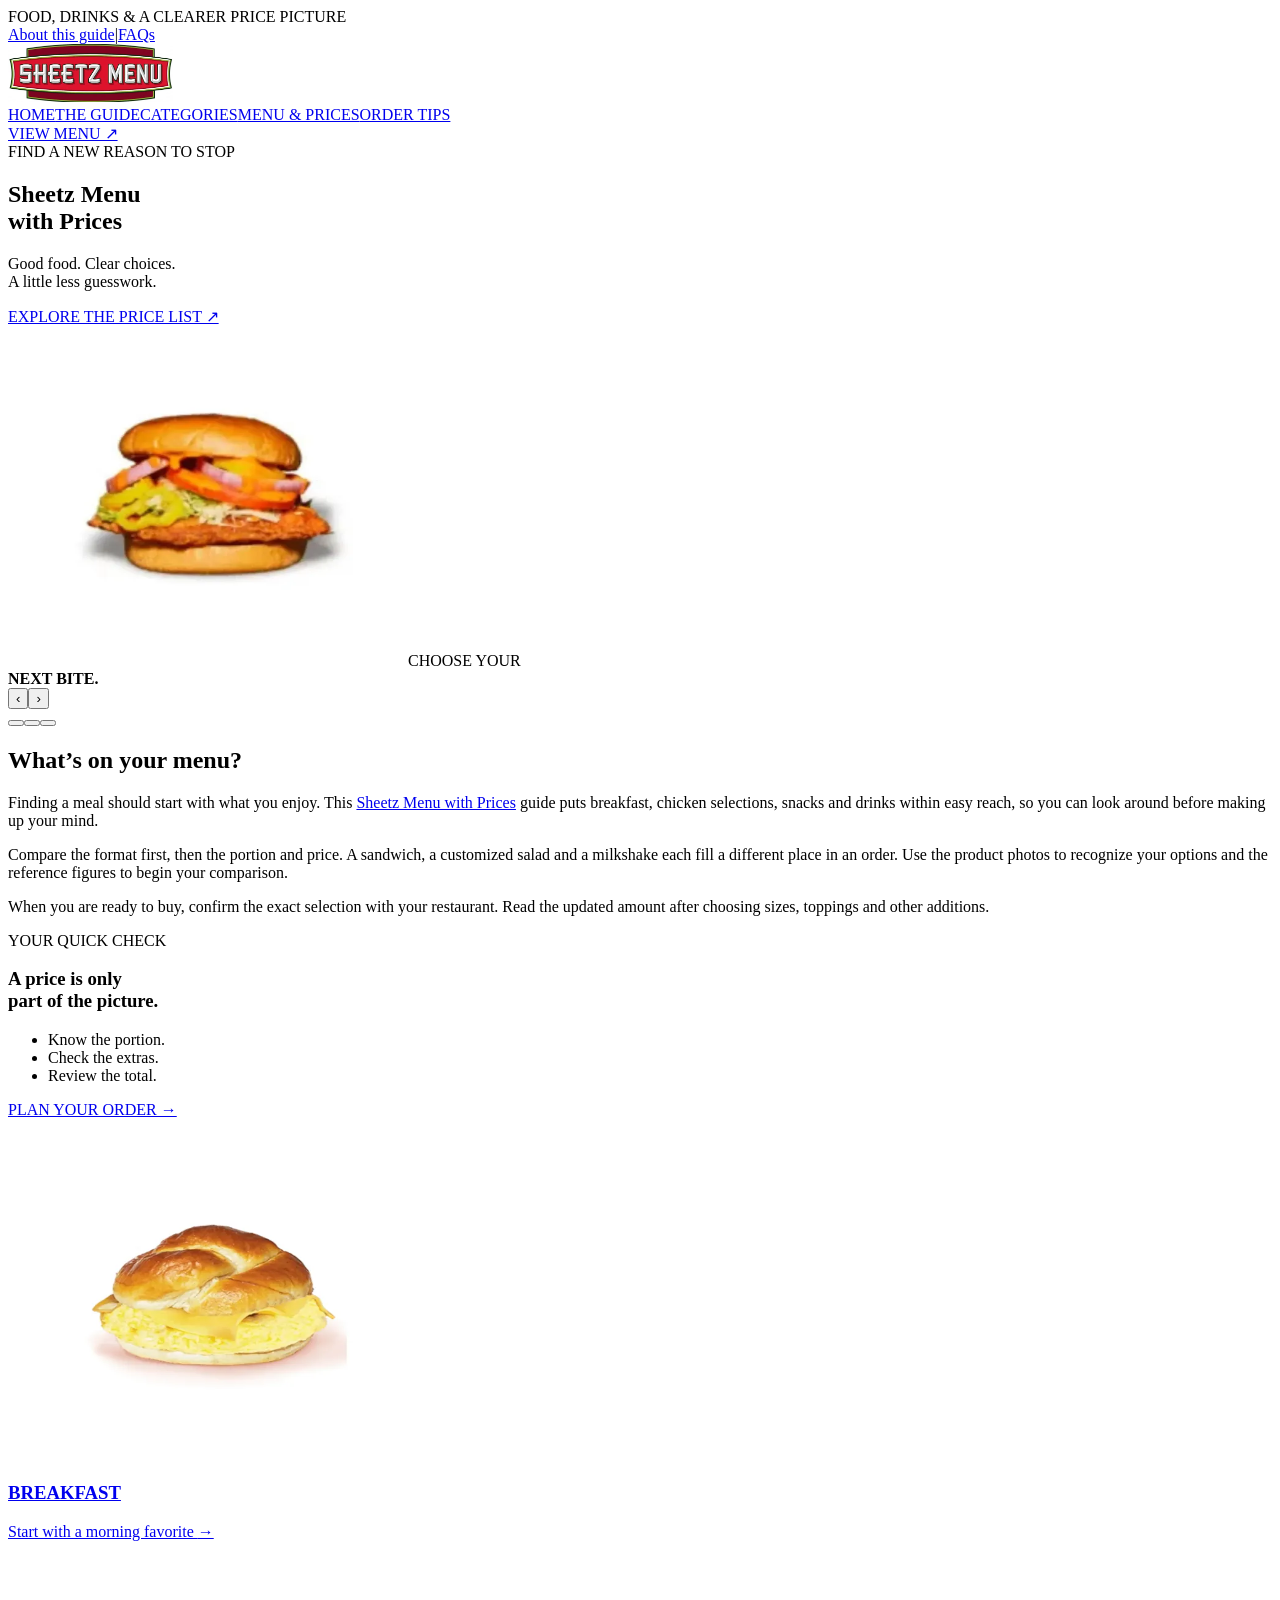
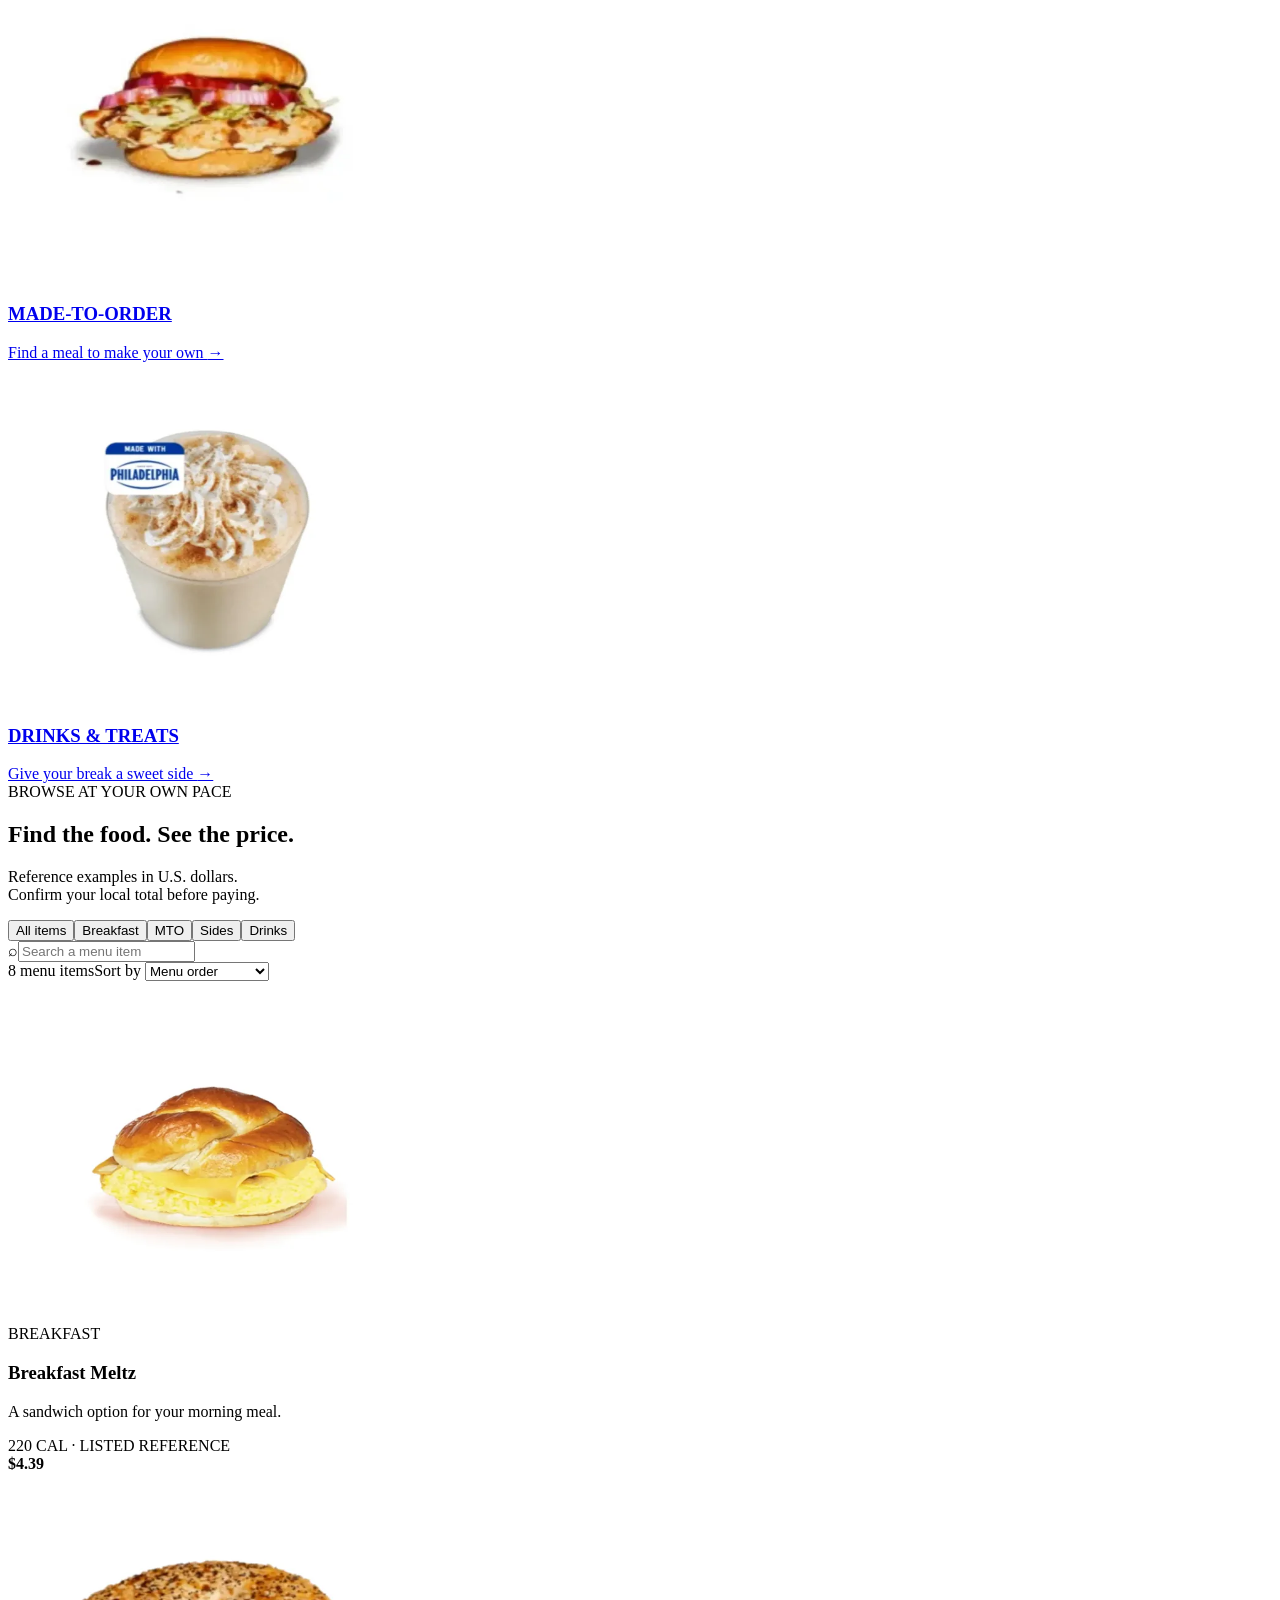
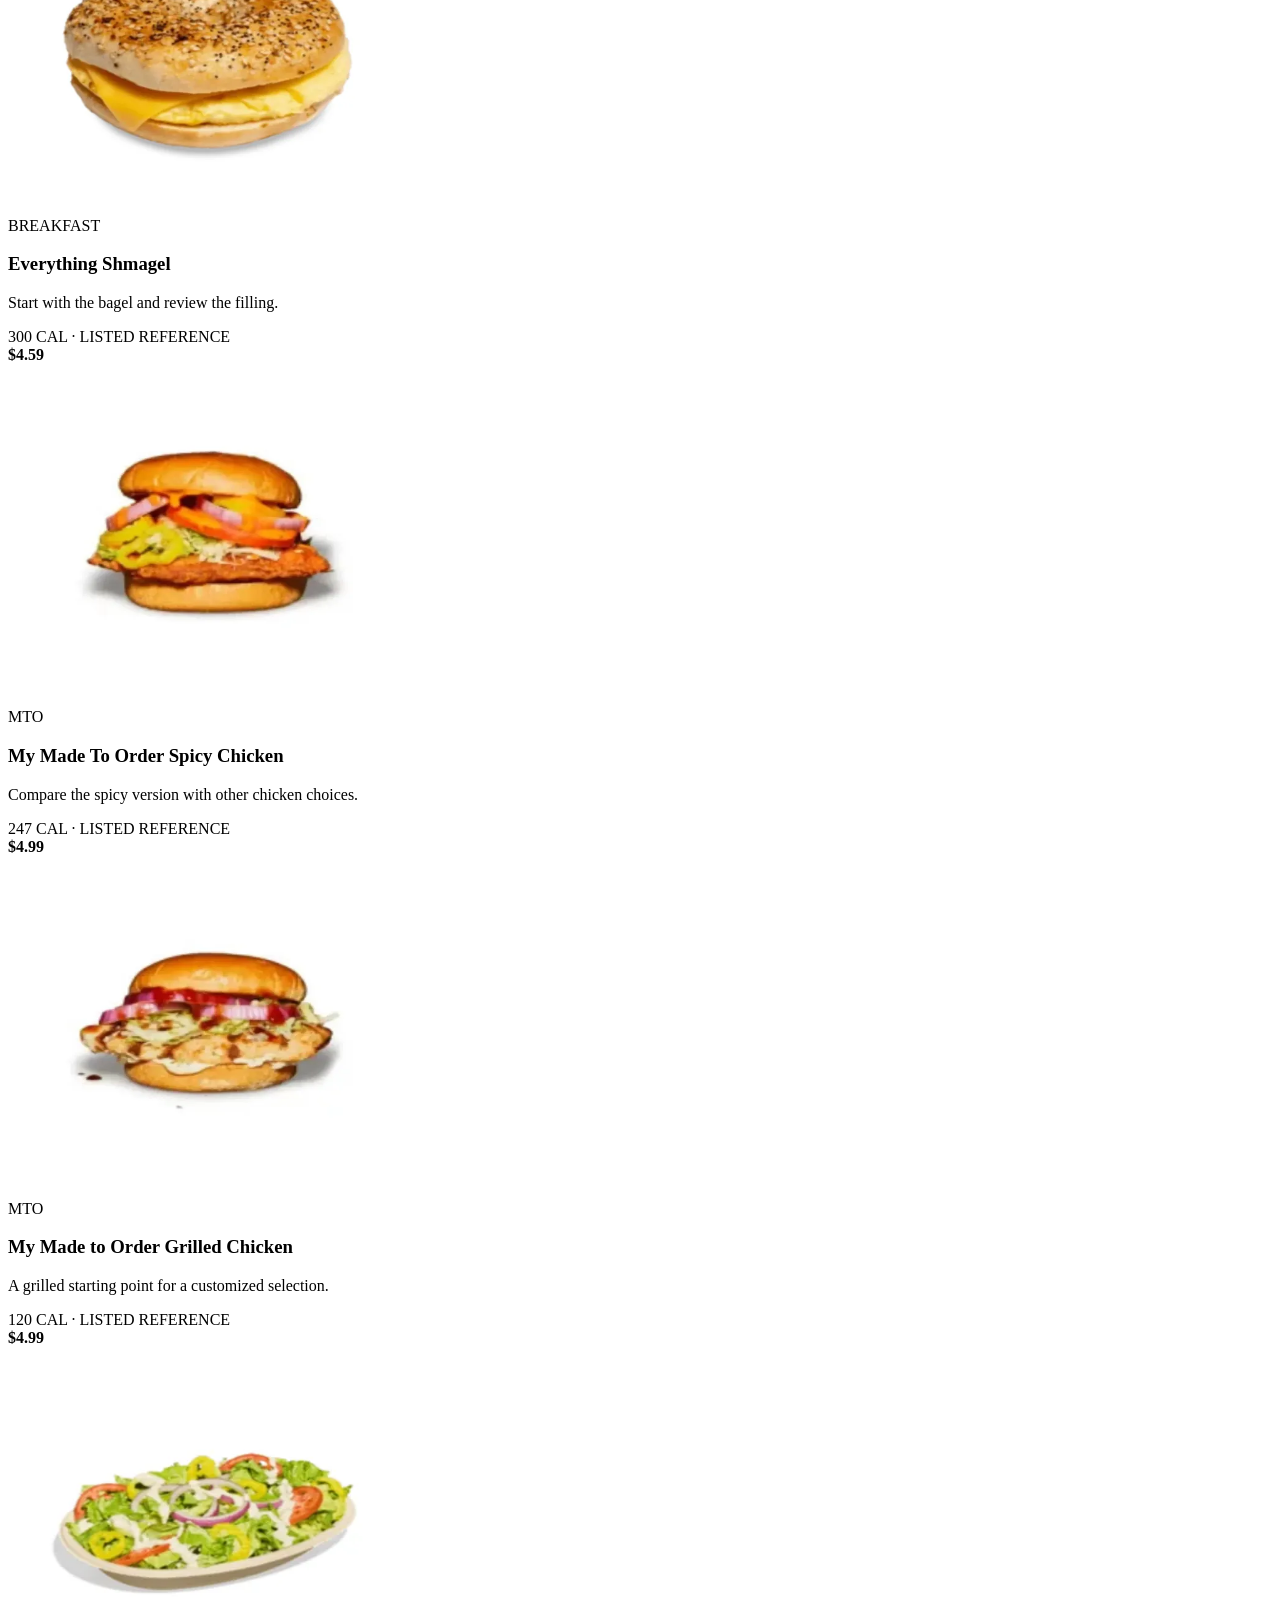
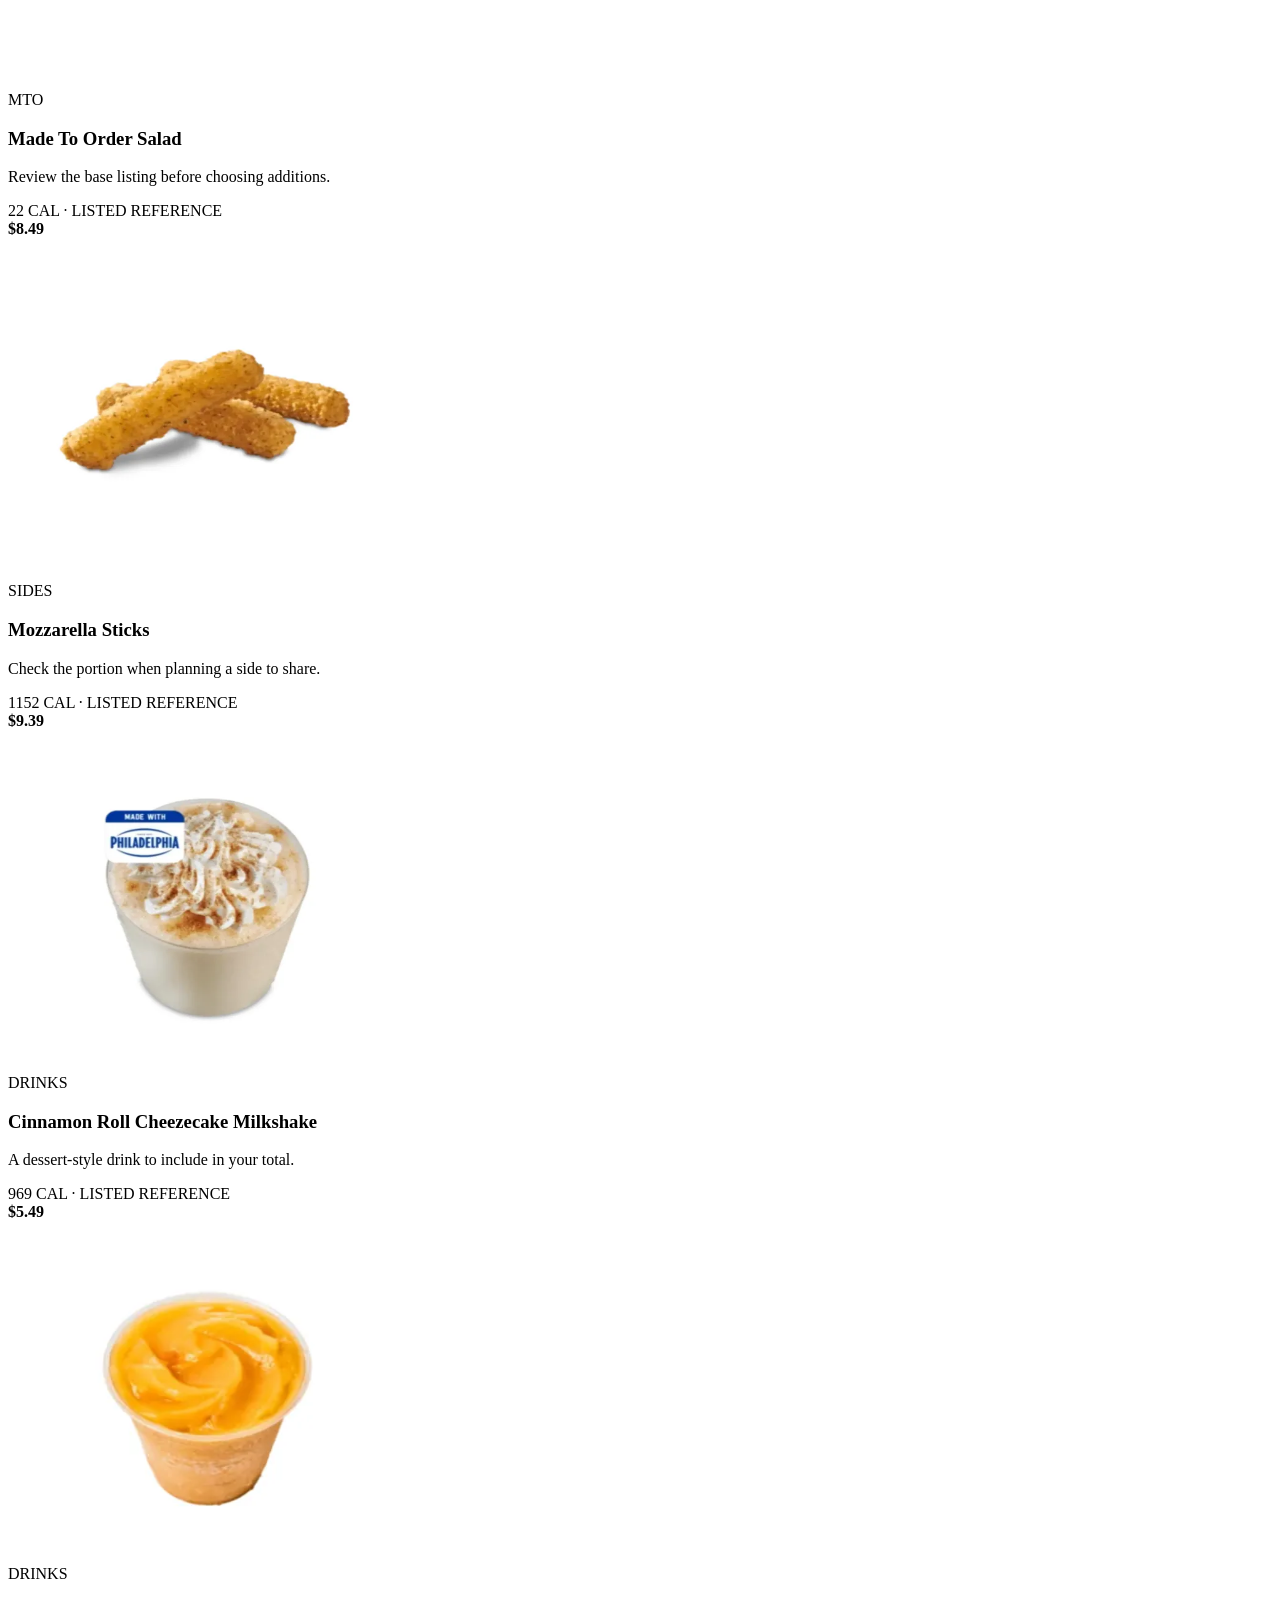
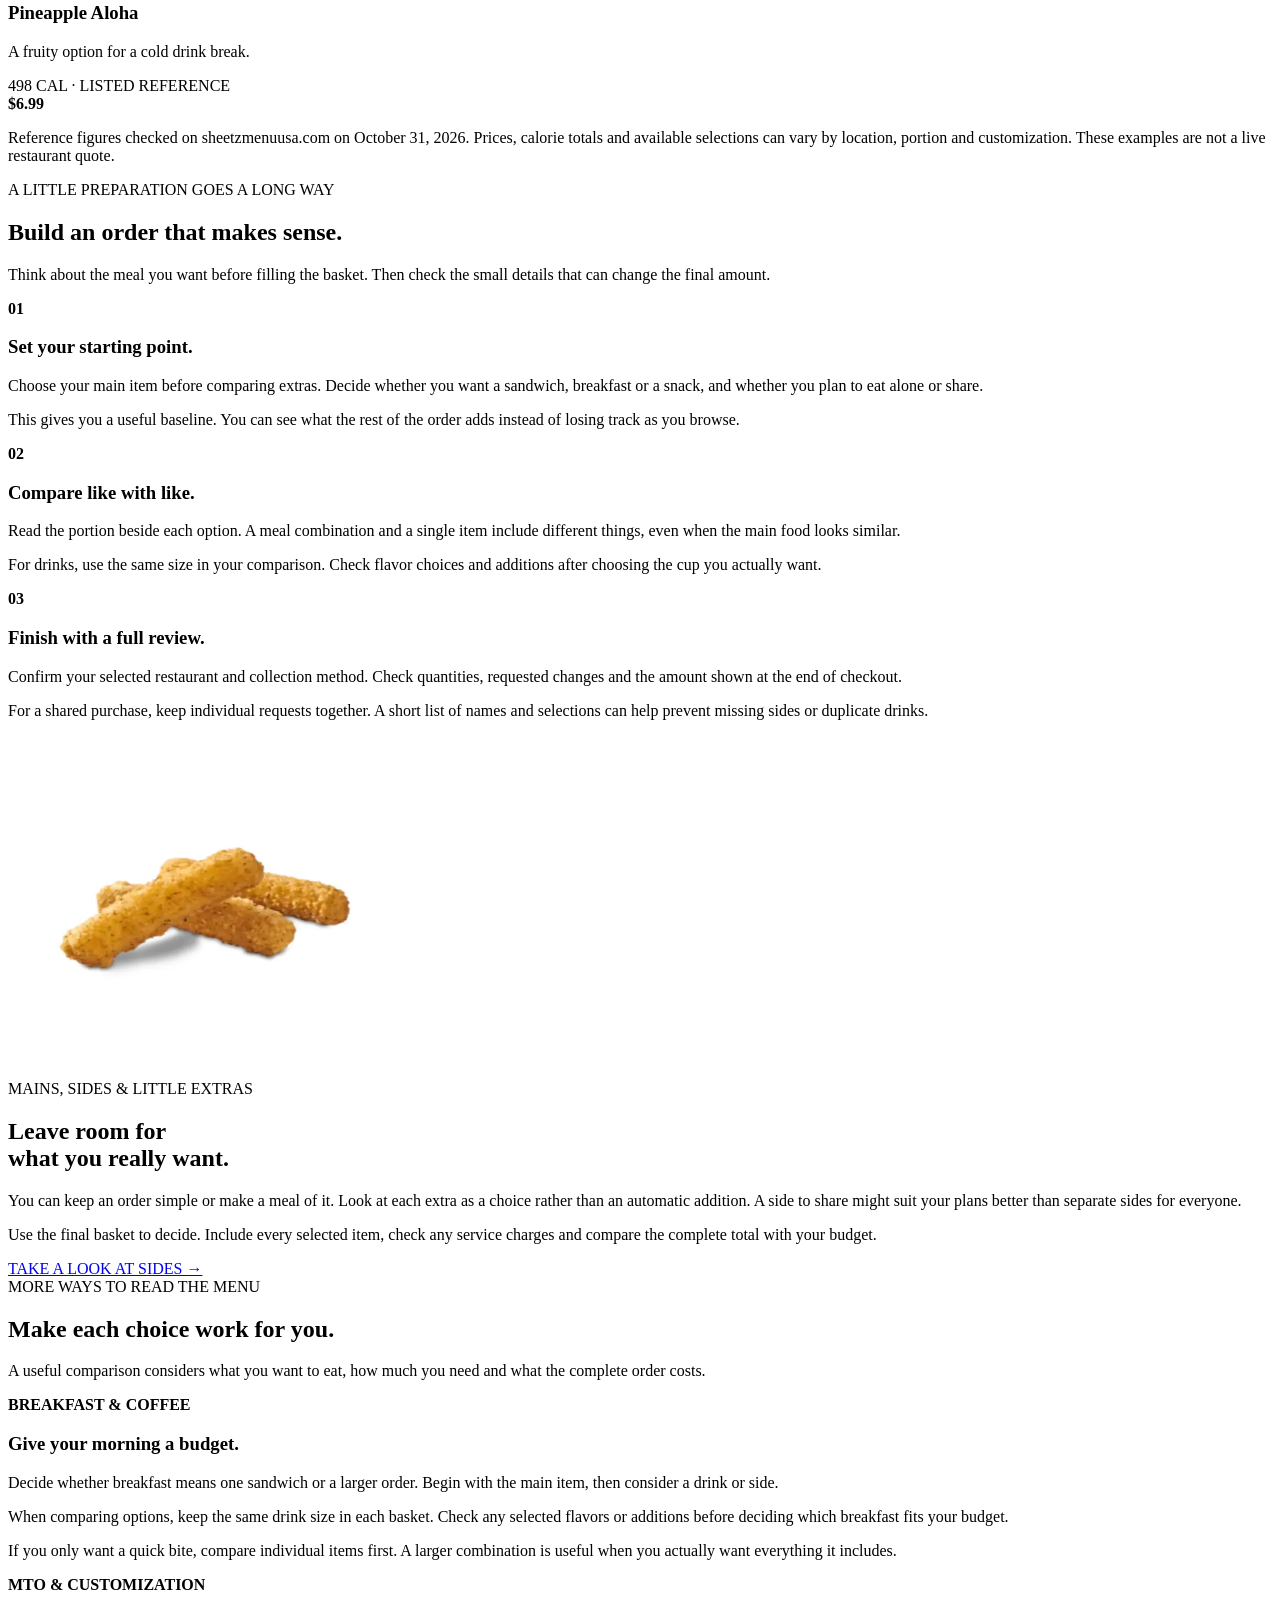
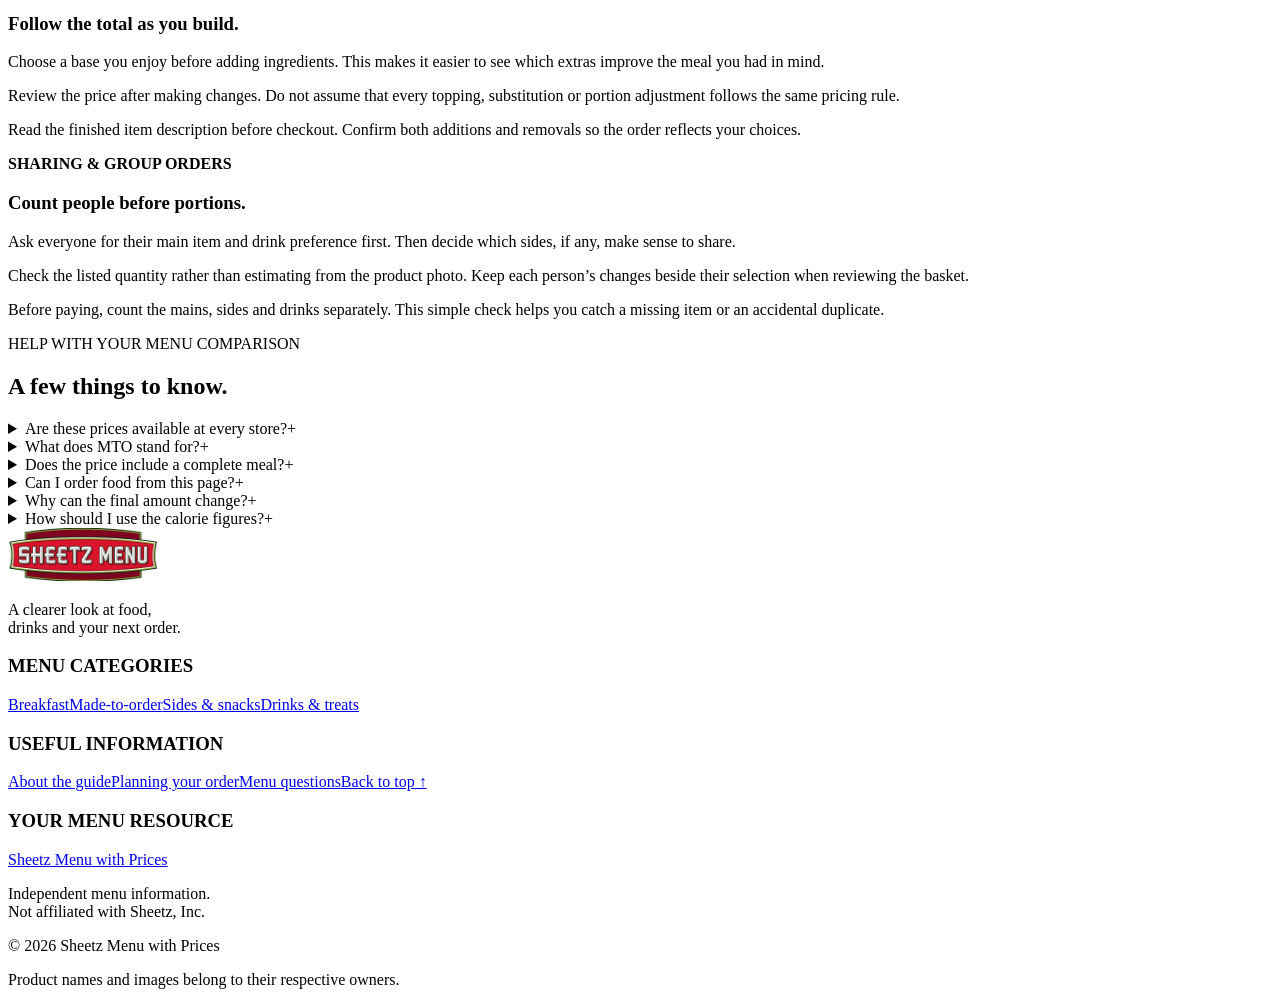
==== index.html @ d85d917c "index.html" ====
<!doctype html><html lang="en"><head><meta charset="utf-8"><meta name="viewport" content="width=device-width,initial-scale=1"><title>Sheetz Menu with Prices | Your Food &amp; Drink Guide</title><meta name="description" content="Browse the Sheetz Menu with Prices, product pictures and category filters. Compare breakfast, MTO meals, sides and drinks before your next visit."><link rel="stylesheet" href="style.css"></head><body><div class="site" id="top">
<div class="topbar"><span>FOOD, DRINKS &amp; A CLEARER PRICE PICTURE</span><div><a href="#about">About this guide</a><span>|</span><a href="#faq">FAQs</a></div></div>
<header><a class="brand" href="#top" aria-label="Sheetz Menu with Prices home"><img src="[data-uri]" alt="Sheetz Menu logo" width="165" height="58"></a><nav aria-label="Main navigation"><a href="#top">HOME</a><a href="#about">THE GUIDE</a><a href="#categories">CATEGORIES</a><a href="#prices">MENU &amp; PRICES</a><a href="#plan">ORDER TIPS</a></nav><a class="button header-cta" href="#prices">VIEW MENU ↗</a></header>
<main><section class="banner" aria-label="Featured menu categories"><div class="slide active" data-slide="0"><div class="banner-text"><span class="eyebrow">FIND A NEW REASON TO STOP</span><h1>Sheetz Menu<br>with Prices</h1><p>Good food. Clear choices.<br>A little less guesswork.</p><a class="button white" href="#prices">EXPLORE THE PRICE LIST ↗</a></div><div class="banner-food"><img src="[data-uri]" alt="My Made To Order Spicy Chicken" class="hero-food" fetchpriority="high" width="400" height="340"><span class="food-caption">CHOOSE YOUR<br><b>NEXT BITE.</b></span></div></div>
<div class="slide breakfast-slide" data-slide="1" hidden><div class="banner-text"><span class="eyebrow">MAKE THE FIRST BITE COUNT</span><h2>A brighter<br>breakfast choice.</h2><p>Find your format.<br>Then make it your morning.</p><a class="button white" href="#prices" data-pick="breakfast">SEE BREAKFAST PICKS ↗</a></div><div class="banner-food"><img src="[data-uri]" alt="Everything Shmagel" class="hero-food" loading="lazy" width="400" height="340"><span class="food-caption">A WARM START.<br><b>YOUR WAY.</b></span></div></div>
<div class="slide drinks-slide" data-slide="2" hidden><div class="banner-text"><span class="eyebrow">ROOM FOR ONE MORE THING?</span><h2>Take a sip.<br>Take your time.</h2><p>A sweet finish or a fruity break.<br>Which sounds right today?</p><a class="button white" href="#prices" data-pick="drinks">DISCOVER THE DRINKS ↗</a></div><div class="banner-food"><img src="[data-uri]" alt="Pineapple Aloha" class="hero-drink" loading="lazy" width="400" height="340"><span class="food-caption">SOMETHING COLD.<br><b>SOMETHING GOOD.</b></span></div></div>
<button class="slider-arrow previous" aria-label="Previous featured category">‹</button><button class="slider-arrow next" aria-label="Next featured category">›</button><div class="slider-dots" role="group" aria-label="Choose featured category"><button class="active" data-index="0" aria-label="Show menu feature" aria-pressed="true"></button><button data-index="1" aria-label="Show breakfast feature" aria-pressed="false"></button><button data-index="2" aria-label="Show drinks feature" aria-pressed="false"></button></div></section>
<section class="intro section" id="about"><div><h2>What’s on <span>your menu?</span></h2><div class="heading-rule"></div><p>Finding a meal should start with what you enjoy. This <a href="https://sheetzmenuusa.com/">Sheetz Menu with Prices</a> guide puts breakfast, chicken selections, snacks and drinks within easy reach, so you can look around before making up your mind.</p><p>Compare the format first, then the portion and price. A sandwich, a customized salad and a milkshake each fill a different place in an order. Use the product photos to recognize your options and the reference figures to begin your comparison.</p><p>When you are ready to buy, confirm the exact selection with your restaurant. Read the updated amount after choosing sizes, toppings and other additions.</p></div><aside class="price-check"><span>YOUR QUICK CHECK</span><h3>A price is only<br>part of the picture.</h3><ul><li>Know the portion.</li><li>Check the extras.</li><li>Review the total.</li></ul><a href="#plan">PLAN YOUR ORDER →</a></aside></section>
<section class="categories section" id="categories"><a class="category-card" href="#prices" data-pick="breakfast"><div class="category-photo"><img src="[data-uri]" alt="Breakfast Meltz" class="" loading="lazy" width="400" height="340"></div><h3>BREAKFAST</h3><span>Start with a morning favorite <b>→</b></span></a><a class="category-card" href="#prices" data-pick="mto"><div class="category-photo"><img src="[data-uri]" alt="My Made to Order Grilled Chicken" class="" loading="lazy" width="400" height="340"></div><h3>MADE-TO-ORDER</h3><span>Find a meal to make your own <b>→</b></span></a><a class="category-card" href="#prices" data-pick="drinks"><div class="category-photo"><img src="[data-uri]" alt="Cinnamon Roll Cheezecake Milkshake" class="" loading="lazy" width="400" height="340"></div><h3>DRINKS &amp; TREATS</h3><span>Give your break a sweet side <b>→</b></span></a></section>
<section class="price-section section" id="prices"><div class="section-heading"><div><span class="eyebrow red">BROWSE AT YOUR OWN PACE</span><h2>Find the food. <span>See the price.</span></h2></div><p>Reference examples in U.S. dollars.<br>Confirm your local total before paying.</p></div><div class="menu-tools"><div class="filters" role="group" aria-label="Filter food categories"><button class="active" data-filter="all" aria-pressed="true">All items</button><button data-filter="breakfast" aria-pressed="false">Breakfast</button><button data-filter="mto" aria-pressed="false">MTO</button><button data-filter="sides" aria-pressed="false">Sides</button><button data-filter="drinks" aria-pressed="false">Drinks</button></div><label class="search"><span>⌕</span><input type="search" id="search" placeholder="Search a menu item" aria-label="Search menu items"></label></div><div class="results-row"><span id="results" aria-live="polite">8 menu items</span><label>Sort by <select id="sort" aria-label="Sort menu items"><option value="default">Menu order</option><option value="low">Price: low to high</option><option value="high">Price: high to low</option></select></label></div><div class="menu-grid" id="menu-grid"><article class="menu-item" data-category="breakfast" data-name="breakfast meltz" data-price="4.39"><img src="[data-uri]" alt="Breakfast Meltz" class="" loading="lazy" width="400" height="340"><div class="item-content"><span class="item-category">BREAKFAST</span><h3>Breakfast Meltz</h3><p>A sandwich option for your morning meal.</p><span class="calories">220 CAL · LISTED REFERENCE</span></div><b class="price">$4.39</b></article><article class="menu-item" data-category="breakfast" data-name="everything shmagel" data-price="4.59"><img src="[data-uri]" alt="Everything Shmagel" class="" loading="lazy" width="400" height="340"><div class="item-content"><span class="item-category">BREAKFAST</span><h3>Everything Shmagel</h3><p>Start with the bagel and review the filling.</p><span class="calories">300 CAL · LISTED REFERENCE</span></div><b class="price">$4.59</b></article><article class="menu-item" data-category="mto" data-name="my made to order spicy chicken" data-price="4.99"><img src="[data-uri]" alt="My Made To Order Spicy Chicken" class="" loading="lazy" width="400" height="340"><div class="item-content"><span class="item-category">MTO</span><h3>My Made To Order Spicy Chicken</h3><p>Compare the spicy version with other chicken choices.</p><span class="calories">247 CAL · LISTED REFERENCE</span></div><b class="price">$4.99</b></article><article class="menu-item" data-category="mto" data-name="my made to order grilled chicken" data-price="4.99"><img src="[data-uri]" alt="My Made to Order Grilled Chicken" class="" loading="lazy" width="400" height="340"><div class="item-content"><span class="item-category">MTO</span><h3>My Made to Order Grilled Chicken</h3><p>A grilled starting point for a customized selection.</p><span class="calories">120 CAL · LISTED REFERENCE</span></div><b class="price">$4.99</b></article><article class="menu-item" data-category="mto" data-name="made to order salad" data-price="8.49"><img src="[data-uri]" alt="Made To Order Salad" class="" loading="lazy" width="400" height="340"><div class="item-content"><span class="item-category">MTO</span><h3>Made To Order Salad</h3><p>Review the base listing before choosing additions.</p><span class="calories">22 CAL · LISTED REFERENCE</span></div><b class="price">$8.49</b></article><article class="menu-item" data-category="sides" data-name="mozzarella sticks" data-price="9.39"><img src="[data-uri]" alt="Mozzarella Sticks" class="" loading="lazy" width="400" height="340"><div class="item-content"><span class="item-category">SIDES</span><h3>Mozzarella Sticks</h3><p>Check the portion when planning a side to share.</p><span class="calories">1152 CAL · LISTED REFERENCE</span></div><b class="price">$9.39</b></article><article class="menu-item" data-category="drinks" data-name="cinnamon roll cheezecake milkshake" data-price="5.49"><img src="[data-uri]" alt="Cinnamon Roll Cheezecake Milkshake" class="" loading="lazy" width="400" height="340"><div class="item-content"><span class="item-category">DRINKS</span><h3>Cinnamon Roll Cheezecake Milkshake</h3><p>A dessert-style drink to include in your total.</p><span class="calories">969 CAL · LISTED REFERENCE</span></div><b class="price">$5.49</b></article><article class="menu-item" data-category="drinks" data-name="pineapple aloha" data-price="6.99"><img src="[data-uri]" alt="Pineapple Aloha" class="" loading="lazy" width="400" height="340"><div class="item-content"><span class="item-category">DRINKS</span><h3>Pineapple Aloha</h3><p>A fruity option for a cold drink break.</p><span class="calories">498 CAL · LISTED REFERENCE</span></div><b class="price">$6.99</b></article></div><div id="empty" hidden><h3>No matching items</h3><p>Try another search or choose a different category.</p><button class="button" id="reset">Reset menu</button></div><p class="price-note">Reference figures checked on sheetzmenuusa.com on October 31, 2026. Prices, calorie totals and available selections can vary by location, portion and customization. These examples are not a live restaurant quote.</p></section>
<section class="plan-section section" id="plan"><div class="plan-heading"><span class="eyebrow red">A LITTLE PREPARATION GOES A LONG WAY</span><h2>Build an order <span>that makes sense.</span></h2><p>Think about the meal you want before filling the basket. Then check the small details that can change the final amount.</p></div><div class="plan-grid"><article><b>01</b><h3>Set your starting point.</h3><p>Choose your main item before comparing extras. Decide whether you want a sandwich, breakfast or a snack, and whether you plan to eat alone or share.</p><p>This gives you a useful baseline. You can see what the rest of the order adds instead of losing track as you browse.</p></article><article><b>02</b><h3>Compare like with like.</h3><p>Read the portion beside each option. A meal combination and a single item include different things, even when the main food looks similar.</p><p>For drinks, use the same size in your comparison. Check flavor choices and additions after choosing the cup you actually want.</p></article><article><b>03</b><h3>Finish with a full review.</h3><p>Confirm your selected restaurant and collection method. Check quantities, requested changes and the amount shown at the end of checkout.</p><p>For a shared purchase, keep individual requests together. A short list of names and selections can help prevent missing sides or duplicate drinks.</p></article></div></section>
<section class="meal-note section"><div><img src="[data-uri]" alt="Mozzarella Sticks" class="" loading="lazy" width="400" height="340"></div><article><span class="eyebrow red">MAINS, SIDES &amp; LITTLE EXTRAS</span><h2>Leave room for<br><span>what you really want.</span></h2><p>You can keep an order simple or make a meal of it. Look at each extra as a choice rather than an automatic addition. A side to share might suit your plans better than separate sides for everyone.</p><p>Use the final basket to decide. Include every selected item, check any service charges and compare the complete total with your budget.</p><a class="button" href="#prices" data-pick="sides">TAKE A LOOK AT SIDES →</a></article></section>
<section class="plan-section section extra-guide" id="more-menu-tips"><div class="plan-heading"><span class="eyebrow red">MORE WAYS TO READ THE MENU</span><h2>Make each choice <span>work for you.</span></h2><p>A useful comparison considers what you want to eat, how much you need and what the complete order costs.</p></div><div class="plan-grid"><article><b>BREAKFAST &amp; COFFEE</b><h3>Give your morning a budget.</h3><p>Decide whether breakfast means one sandwich or a larger order. Begin with the main item, then consider a drink or side.</p><p>When comparing options, keep the same drink size in each basket. Check any selected flavors or additions before deciding which breakfast fits your budget.</p><p>If you only want a quick bite, compare individual items first. A larger combination is useful when you actually want everything it includes.</p></article><article><b>MTO &amp; CUSTOMIZATION</b><h3>Follow the total as you build.</h3><p>Choose a base you enjoy before adding ingredients. This makes it easier to see which extras improve the meal you had in mind.</p><p>Review the price after making changes. Do not assume that every topping, substitution or portion adjustment follows the same pricing rule.</p><p>Read the finished item description before checkout. Confirm both additions and removals so the order reflects your choices.</p></article><article><b>SHARING &amp; GROUP ORDERS</b><h3>Count people before portions.</h3><p>Ask everyone for their main item and drink preference first. Then decide which sides, if any, make sense to share.</p><p>Check the listed quantity rather than estimating from the product photo. Keep each person’s changes beside their selection when reviewing the basket.</p><p>Before paying, count the mains, sides and drinks separately. This simple check helps you catch a missing item or an accidental duplicate.</p></article></div></section><section class="faq section" id="faq"><div class="section-heading"><div><span class="eyebrow red">HELP WITH YOUR MENU COMPARISON</span><h2>A few things <span>to know.</span></h2></div></div><div class="faq-grid"><details><summary>Are these prices available at every store?<span>+</span></summary><p>These are reference examples. Use the selected restaurant’s ordering screen to confirm the price for your item and portion.</p></details><details><summary>What does MTO stand for?<span>+</span></summary><p>MTO means Made-To-Order. Review the choices offered for your exact item before selecting ingredients and additions.</p></details><details><summary>Does the price include a complete meal?<span>+</span></summary><p>Do not assume a single item includes a side and drink. Read the complete selection to see what is included.</p></details><details><summary>Can I order food from this page?<span>+</span></summary><p>This is an independent menu guide. It does not accept payment, send orders or reserve restaurant products.</p></details><details><summary>Why can the final amount change?<span>+</span></summary><p>Portion choices, additions, taxes and any applicable service fees can affect the final checkout amount.</p></details><details><summary>How should I use the calorie figures?<span>+</span></summary><p>Treat them as references for the listed items. Ingredient and portion changes can alter the figure for your own selection.</p></details></div></section></main>
<footer><div class="footer-main"><div class="footer-brand"><img src="[data-uri]" alt="Sheetz Menu logo" width="150" height="53"><p>A clearer look at food,<br>drinks and your next order.</p></div><div><h3>MENU CATEGORIES</h3><a href="#prices" data-pick="breakfast">Breakfast</a><a href="#prices" data-pick="mto">Made-to-order</a><a href="#prices" data-pick="sides">Sides &amp; snacks</a><a href="#prices" data-pick="drinks">Drinks &amp; treats</a></div><div><h3>USEFUL INFORMATION</h3><a href="#about">About the guide</a><a href="#plan">Planning your order</a><a href="#faq">Menu questions</a><a href="#top">Back to top ↑</a></div><div><h3>YOUR MENU RESOURCE</h3><a href="https://sheetzmenuusa.com/">Sheetz Menu with Prices</a><p>Independent menu information.<br>Not affiliated with Sheetz, Inc.</p></div></div><div class="copyright"><span>© 2026 Sheetz Menu with Prices</span><p>Product names and images belong to their respective owners.</p></div></footer></div>
<script>const slides=[...document.querySelectorAll('[data-slide]')],dots=[...document.querySelectorAll('[data-index]')];let current=0;function showSlide(n){current=(n+slides.length)%slides.length;slides.forEach((s,i)=>{s.hidden=i!==current;s.classList.toggle('active',i===current);});dots.forEach((d,i)=>{d.classList.toggle('active',i===current);d.setAttribute('aria-pressed',String(i===current));});}document.querySelector('.previous').addEventListener('click',()=>showSlide(current-1));document.querySelector('.next').addEventListener('click',()=>showSlide(current+1));dots.forEach(d=>d.addEventListener('click',()=>showSlide(Number(d.dataset.index))));const menu=[...document.querySelectorAll('[data-category]')],filters=[...document.querySelectorAll('[data-filter]')],search=document.getElementById('search'),sort=document.getElementById('sort');let category='all';function update(){let query=search.value.trim().toLowerCase(),count=0;menu.forEach(m=>{m.hidden=!(category==='all'||m.dataset.category===category)||!m.dataset.name.includes(query);if(!m.hidden)count++;});let ordered=[...menu];if(sort.value!=='default')ordered.sort((a,b)=>(Number(a.dataset.price)-Number(b.dataset.price))*(sort.value==='low'?1:-1));ordered.forEach(m=>document.getElementById('menu-grid').append(m));filters.forEach(b=>{let on=b.dataset.filter===category;b.classList.toggle('active',on);b.setAttribute('aria-pressed',String(on));});document.getElementById('results').textContent=count+' menu '+(count===1?'item':'items');document.getElementById('empty').hidden=count!==0;}filters.forEach(b=>b.addEventListener('click',()=>{category=b.dataset.filter;update();}));document.querySelectorAll('[data-pick]').forEach(a=>a.addEventListener('click',()=>{category=a.dataset.pick;search.value='';update();}));search.addEventListener('input',update);sort.addEventListener('change',update);document.getElementById('reset').addEventListener('click',()=>{category='all';search.value='';sort.value='default';update();});</script></body></html>
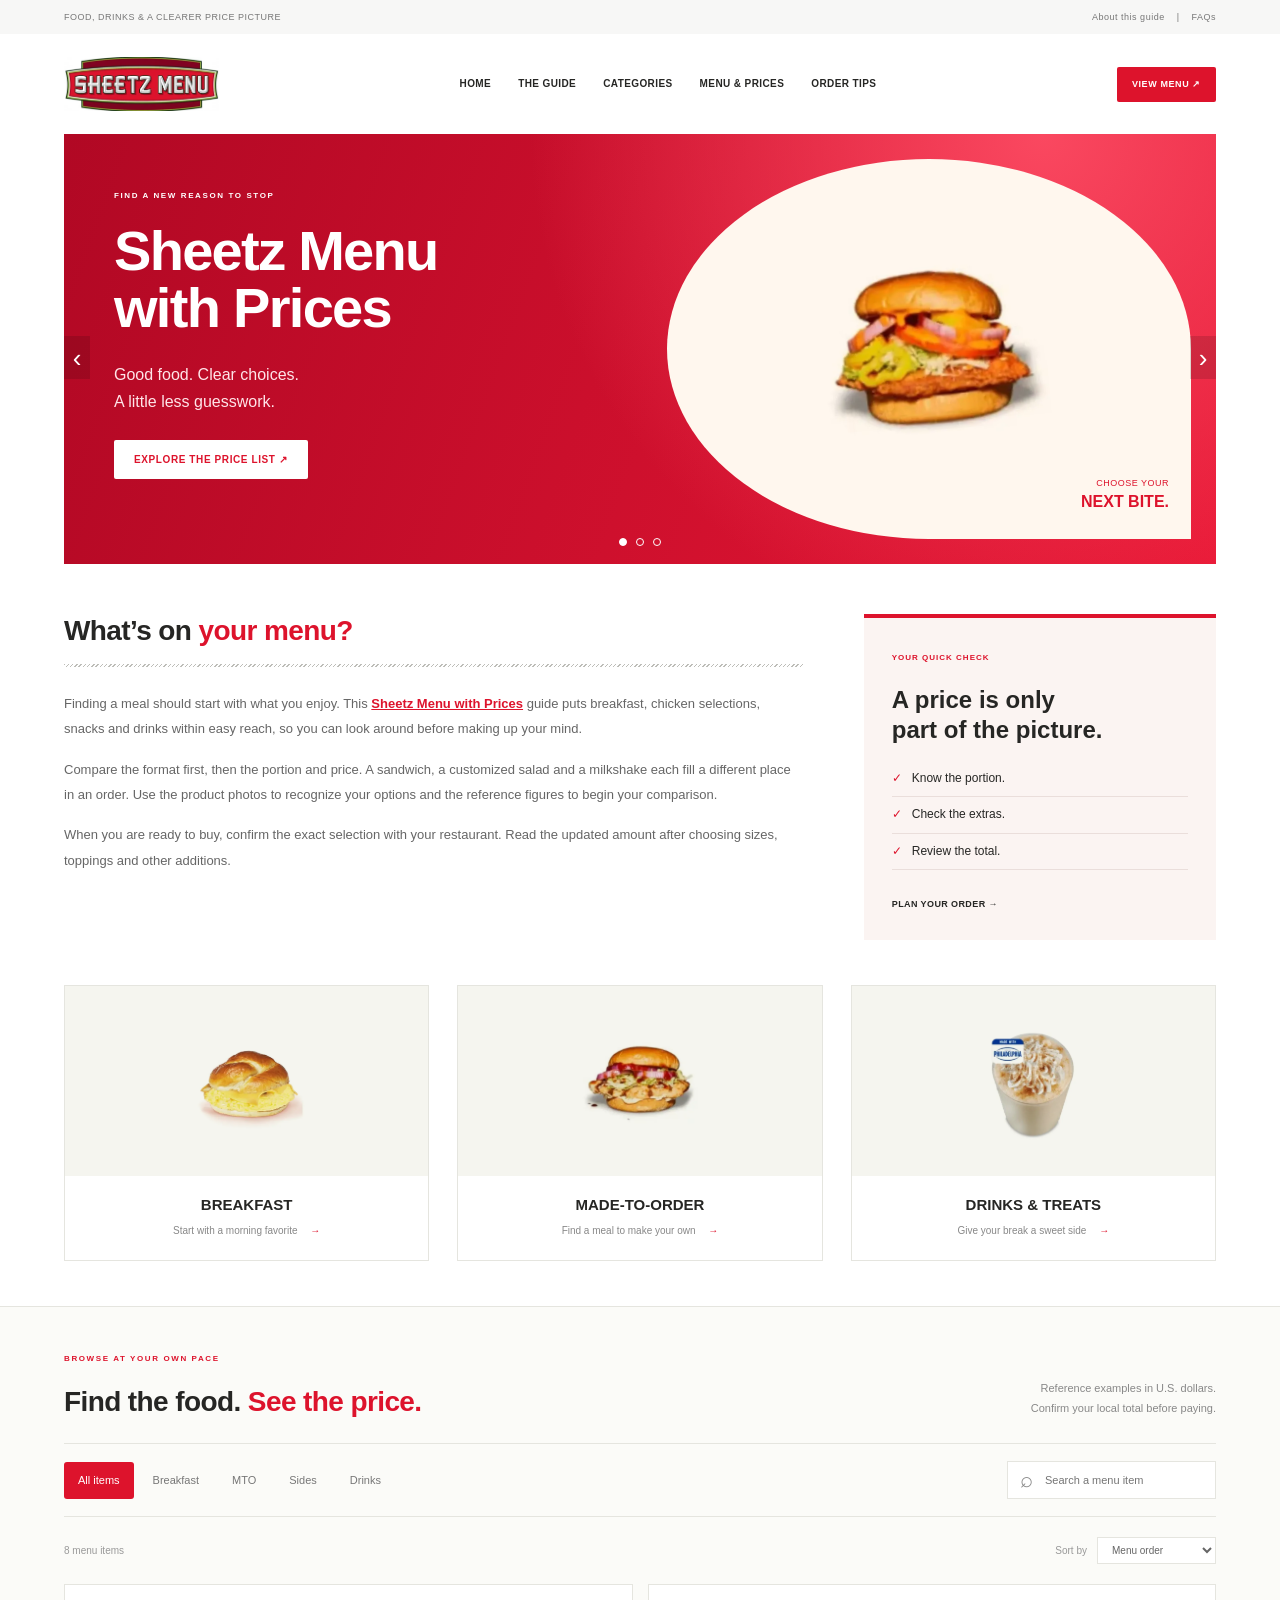
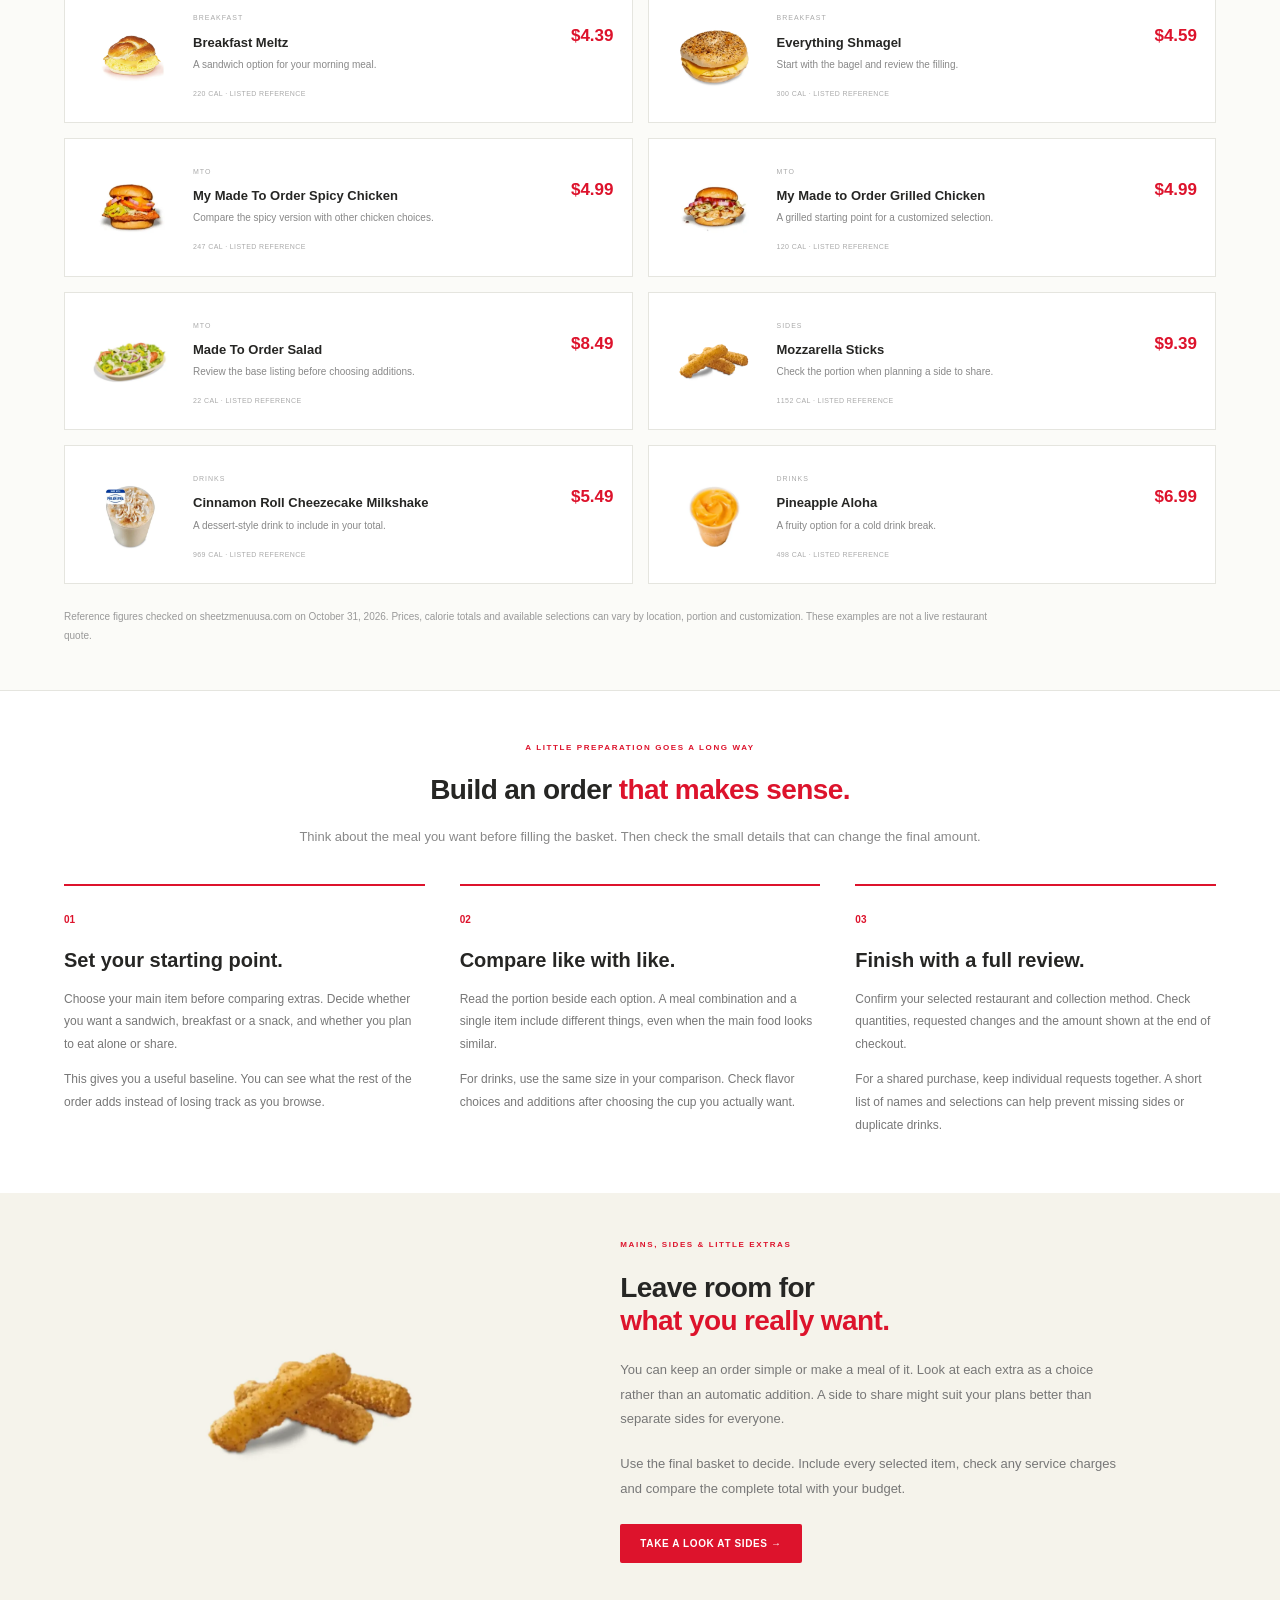
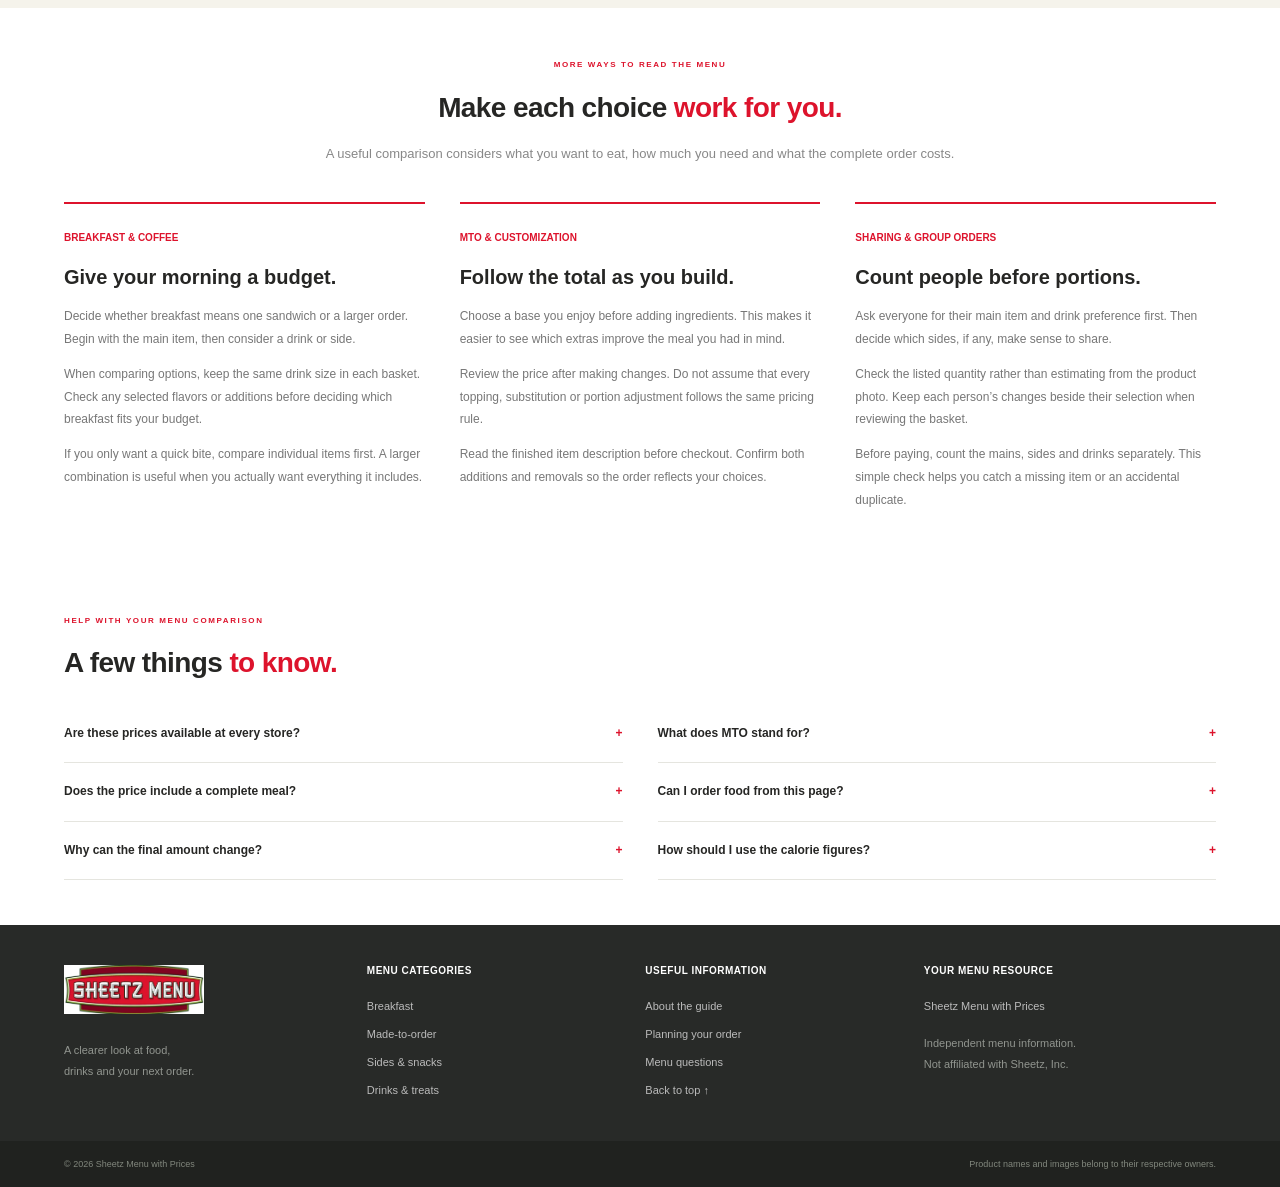
==== commit fe752cdd: "index.html" ====
--- a/index.html
+++ b/index.html
@@ -1,6 +1,7 @@
 <!doctype html><html lang="en"><head><meta charset="utf-8"><meta name="viewport" content="width=device-width,initial-scale=1"><title>Sheetz Menu with Prices | Your Food &amp; Drink Guide</title><meta name="description" content="Browse the Sheetz Menu with Prices, product pictures and category filters. Compare breakfast, MTO meals, sides and drinks before your next visit."><link rel="stylesheet" href="style.css"></head><body><div class="site" id="top">
 <div class="topbar"><span>FOOD, DRINKS &amp; A CLEARER PRICE PICTURE</span><div><a href="#about">About this guide</a><span>|</span><a href="#faq">FAQs</a></div></div>
 <header><a class="brand" href="#top" aria-label="Sheetz Menu with Prices home"><img src="[data-uri]" alt="Sheetz Menu logo" width="165" height="58"></a><nav aria-label="Main navigation"><a href="#top">HOME</a><a href="#about">THE GUIDE</a><a href="#categories">CATEGORIES</a><a href="#prices">MENU &amp; PRICES</a><a href="#plan">ORDER TIPS</a></nav><a class="button header-cta" href="#prices">VIEW MENU ↗</a></header>
+<meta name="google-site-verification" content="BGihddbeakCMAsKy6C3tCruTFwr7YaYsTfQDdoYU074" />
 <main><section class="banner" aria-label="Featured menu categories"><div class="slide active" data-slide="0"><div class="banner-text"><span class="eyebrow">FIND A NEW REASON TO STOP</span><h1>Sheetz Menu<br>with Prices</h1><p>Good food. Clear choices.<br>A little less guesswork.</p><a class="button white" href="#prices">EXPLORE THE PRICE LIST ↗</a></div><div class="banner-food"><img src="[data-uri]" alt="My Made To Order Spicy Chicken" class="hero-food" fetchpriority="high" width="400" height="340"><span class="food-caption">CHOOSE YOUR<br><b>NEXT BITE.</b></span></div></div>
 <div class="slide breakfast-slide" data-slide="1" hidden><div class="banner-text"><span class="eyebrow">MAKE THE FIRST BITE COUNT</span><h2>A brighter<br>breakfast choice.</h2><p>Find your format.<br>Then make it your morning.</p><a class="button white" href="#prices" data-pick="breakfast">SEE BREAKFAST PICKS ↗</a></div><div class="banner-food"><img src="[data-uri]" alt="Everything Shmagel" class="hero-food" loading="lazy" width="400" height="340"><span class="food-caption">A WARM START.<br><b>YOUR WAY.</b></span></div></div>
 <div class="slide drinks-slide" data-slide="2" hidden><div class="banner-text"><span class="eyebrow">ROOM FOR ONE MORE THING?</span><h2>Take a sip.<br>Take your time.</h2><p>A sweet finish or a fruity break.<br>Which sounds right today?</p><a class="button white" href="#prices" data-pick="drinks">DISCOVER THE DRINKS ↗</a></div><div class="banner-food"><img src="[data-uri]" alt="Pineapple Aloha" class="hero-drink" loading="lazy" width="400" height="340"><span class="food-caption">SOMETHING COLD.<br><b>SOMETHING GOOD.</b></span></div></div>
--- a/style.css
+++ b/style.css
@@ -0,0 +1 @@
+:root{--red:#dd132c;--dark:#262624;--muted:#72726f;--line:#e5e5df;--cream:#f7f6f1}*{box-sizing:border-box}html{scroll-behavior:smooth;scroll-padding-top:25px}body{margin:0;background:#f3f3f1;font:14px/1.8 Arial,Helvetica,sans-serif;color:var(--dark)}.site{max-width:1360px;margin:0 auto;background:white;box-shadow:0 0 30px #00000008}img{max-width:100%;display:block}a{color:inherit;text-decoration:none}a:hover{text-decoration:underline}button,input,select{font:inherit}button,select{cursor:pointer}h1,h2,h3,p{margin:0}h1,h2,h3{line-height:1.2}.topbar{padding:9px 5%;background:#f7f7f6;display:flex;justify-content:space-between;font-size:9px;letter-spacing:.5px;color:#777}.topbar>div{display:flex;gap:12px}header{padding:23px 5%;display:flex;align-items:center;justify-content:space-between;gap:25px}.brand img{width:155px;height:auto}.brand{flex-shrink:0}nav{display:flex;gap:27px;font-size:10px;letter-spacing:.4px;font-weight:bold}.button{display:inline-block;background:var(--red);color:white;border:0;padding:12px 20px;font-size:10px;font-weight:bold;letter-spacing:.6px;border-radius:2px;line-height:1.5}.button:hover{background:#b51026;text-decoration:none}.header-cta{font-size:9px;padding:11px 15px;white-space:nowrap}.banner{position:relative;margin:0 5%;background:var(--red);overflow:hidden}.slide{min-height:430px;display:grid;grid-template-columns:1.1fr 1fr;position:relative;background:radial-gradient(circle at 85% 0%,#fa4860 0,transparent 48%),linear-gradient(110deg,#b10824,#e81735);color:white}.slide[hidden]{display:none}.banner-text{padding:55px 15px 60px 50px;z-index:1}.eyebrow{display:block;font-size:8px;font-weight:bold;letter-spacing:1.6px;margin-bottom:18px}.red{color:var(--red)}h1,.banner h2{font-size:56px;font-weight:800;line-height:1.03;letter-spacing:-1.7px}.banner-text>p{font-size:16px;line-height:1.7;margin-top:24px;color:#ffe5e9}.white{background:white;color:var(--red);margin-top:25px}.white:hover{background:#ffe9ed}.banner-food{position:relative;background:#fff7ee;margin:25px 25px 25px 0;border-radius:50% 50% 0 50%;display:flex;justify-content:center;align-items:center;overflow:hidden}.banner-food img{height:320px;width:95%;object-fit:contain;mix-blend-mode:multiply;transform:rotate(-5deg)}.food-caption{position:absolute;bottom:25px;right:22px;text-align:right;color:var(--red);font-size:9px;line-height:1.5;letter-spacing:.5px}.food-caption b{font-size:16px;letter-spacing:0}.breakfast-slide{background:linear-gradient(120deg,#69282a,#ac3b3c)}.breakfast-slide .banner-food{background:#f8ecd4}.drinks-slide{background:linear-gradient(120deg,#183f43,#2d7177)}.drinks-slide .banner-food{background:#e4f1e9}.banner-food .hero-drink{height:310px;transform:rotate(8deg)}.slider-arrow{position:absolute;top:47%;width:26px;height:43px;border:0;background:#00000022;color:white;font-size:26px;line-height:1}.previous{left:0}.next{right:0}.slider-arrow:hover{background:#0005}.slider-dots{position:absolute;bottom:18px;left:0;right:0;display:flex;justify-content:center;gap:9px}.slider-dots button{height:8px;width:8px;border-radius:50%;padding:0;border:1px solid white;background:transparent}.slider-dots button.active{background:white}.section{padding:45px 5%}.intro{display:grid;grid-template-columns:2.1fr 1fr;gap:60px;padding-top:50px;padding-bottom:30px}h2{font-size:28px;font-weight:600;letter-spacing:-.6px}h2 span{color:var(--red)}.heading-rule{height:3px;background:repeating-linear-gradient(135deg,#bdbdb8 0,#bdbdb8 1px,#fff 1px,#fff 3px);margin:16px 0 24px}.intro>div>p{font-size:13px;line-height:1.95;color:#666;margin-bottom:15px}.intro p a{color:var(--red);text-decoration:underline;font-weight:bold}.price-check{padding:25px 28px;background:#fbf4f2;border-top:4px solid var(--red)}.price-check>span{font-size:8px;font-weight:bold;color:var(--red);letter-spacing:1px}.price-check h3{font-size:24px;line-height:1.25;margin:16px 0}.price-check ul{list-style:none;padding:0;margin:0 0 20px}.price-check li{font-size:12px;padding:7px 0;border-bottom:1px solid #eadedb}.price-check li:before{content:'✓';color:var(--red);margin-right:10px}.price-check>a{font-size:9px;font-weight:bold;letter-spacing:.4px}.categories{display:grid;grid-template-columns:repeat(3,1fr);gap:28px;padding-top:15px;padding-bottom:45px}.category-card{border:1px solid var(--line);text-align:center;background:white}.category-photo{height:190px;background:#f5f5ef;padding:15px;overflow:hidden}.category-photo img{height:100%;width:100%;object-fit:contain;mix-blend-mode:multiply;transition:transform .25s}.category-card:hover img{transform:scale(1.06)}.category-card h3{font-size:15px;font-weight:bold;margin:20px 15px 8px}.category-card>span{font-size:10px;color:#888;display:block;padding:0 12px 20px}.category-card>span b{color:var(--red);margin-left:10px}.category-card:hover{text-decoration:none;box-shadow:0 5px 15px #00000008}.price-section{background:#fbfbf8;border-top:1px solid var(--line);border-bottom:1px solid var(--line)}.section-heading{display:flex;align-items:end;justify-content:space-between;gap:30px;margin-bottom:25px}.section-heading>p{font-size:11px;color:#888;text-align:right}.menu-tools{display:flex;align-items:center;justify-content:space-between;gap:20px;padding:17px 0;border-top:1px solid var(--line);border-bottom:1px solid var(--line)}.filters{display:flex;gap:5px;flex-wrap:wrap}.filters button{border:0;background:none;color:#777;font-size:11px;padding:9px 14px;border-radius:3px}.filters button.active{color:white;background:var(--red)}.search{display:flex;align-items:center;gap:10px;background:white;border:1px solid var(--line);padding:7px 12px}.search>span{font-size:22px;line-height:1;color:#888}.search input{background:none;border:0;outline:0;min-width:0;width:160px;font-size:11px}.search:focus-within{outline:2px solid var(--red)}.results-row{display:flex;justify-content:space-between;align-items:center;font-size:10px;color:#999;margin:20px 0}.results-row label{display:flex;align-items:center;gap:10px}.results-row select{font-size:10px;color:#666;background:white;border:1px solid var(--line);padding:6px 10px}.menu-grid{display:grid;grid-template-columns:1fr 1fr;gap:15px}.menu-item[hidden]{display:none}.menu-item{display:grid;grid-template-columns:95px 1fr auto;gap:15px;align-items:center;border:1px solid var(--line);background:white;padding:18px}.menu-item>img{width:95px;height:100px;object-fit:contain}.item-category{font-size:7px;letter-spacing:1px;color:#aaa}.item-content h3{font-size:13px;line-height:1.4;margin:5px 0}.item-content p{font-size:10px;color:#888;line-height:1.6;margin-bottom:6px}.calories{font-size:7px;color:#aaa;letter-spacing:.4px}.price{font-size:17px;color:var(--red);align-self:start;margin-top:18px}.price-note{font-size:10px;line-height:1.9;color:#999;max-width:950px;margin-top:23px}#empty{text-align:center;padding:40px 15px}#empty p{color:#888;font-size:13px;margin:12px 0 20px}.plan-section{padding-top:50px}.plan-heading{text-align:center;max-width:700px;margin:0 auto 35px}.plan-heading>p{font-size:13px;line-height:1.9;color:#888;margin-top:18px}.plan-grid{display:grid;grid-template-columns:repeat(3,1fr);gap:35px}.plan-grid article{border-top:2px solid var(--red);padding-top:20px}.plan-grid article>b{font-size:10px;color:var(--red)}.plan-grid h3{font-size:20px;line-height:1.3;margin:15px 0}.plan-grid p{font-size:12px;line-height:1.9;color:#777;margin-bottom:12px}.meal-note{display:grid;grid-template-columns:1fr 1.2fr;gap:60px;align-items:center;background:#f5f3eb}.meal-note>div{height:280px}.meal-note img{height:100%;width:100%;object-fit:contain;mix-blend-mode:multiply}.meal-note p{font-size:13px;line-height:1.9;color:#777;margin-top:20px;max-width:500px}.meal-note .button{margin-top:23px}.faq-grid{display:grid;grid-template-columns:1fr 1fr;gap:0 35px}.faq details{border-bottom:1px solid var(--line);padding:18px 0}.faq summary{cursor:pointer;list-style:none;display:flex;justify-content:space-between;align-items:start;gap:15px;font-size:12px;font-weight:600}.faq summary::-webkit-details-marker{display:none}.faq summary span{color:var(--red)}.faq details p{font-size:12px;color:#888;line-height:1.9;margin-top:14px}footer{background:#282a28;color:#ddd}.footer-main{padding:40px 5%;display:grid;grid-template-columns:1.1fr 1fr 1fr 1.2fr;gap:35px}.footer-main>div{display:flex;flex-direction:column;gap:8px}.footer-brand img{width:140px;height:auto;margin-bottom:10px}.footer-main h3{font-size:10px;letter-spacing:.5px;color:white;margin-bottom:12px}.footer-main a{font-size:11px;color:#bbb}.footer-main a:hover{color:white}.footer-main p{font-size:11px;line-height:1.9;color:#91958f;margin-top:8px}.copyright{background:#20221f;display:flex;justify-content:space-between;gap:30px;padding:15px 5%;font-size:9px;color:#81877d}a:focus-visible,button:focus-visible,summary:focus-visible,select:focus-visible{outline:2px solid #c99235;outline-offset:4px}@media(max-width:1100px){nav{gap:18px;font-size:9px}.brand img{width:130px}.header-cta{display:none}.intro{gap:35px}.menu-item{grid-template-columns:75px 1fr auto;gap:10px;padding:15px}.menu-item>img{width:75px}.price{font-size:15px}.image-caption{display:none}.banner-text{padding-left:40px}h1,.banner h2{font-size:48px}.banner-food{margin-right:20px}}@media(max-width:800px){.topbar{font-size:7px}header{padding:18px 5%;gap:20px}nav{gap:14px;flex-wrap:wrap;justify-content:flex-end}.brand img{width:115px}.banner{margin:0}.slide{min-height:390px}.banner-text{padding:40px 15px 55px 30px}.banner-food{margin:20px 20px 20px 0}.banner-food img{height:260px}h1,.banner h2{font-size:42px}.banner-text>p{font-size:13px}.food-caption{font-size:7px;right:12px}.food-caption b{font-size:12px}.intro{grid-template-columns:1.8fr 1fr;gap:25px}.price-check{padding:20px}.price-check h3{font-size:20px}.category-photo{height:155px}.categories{gap:15px}.menu-tools{align-items:start}.filters{gap:2px}.filters button{padding:8px 10px;font-size:10px}.search input{width:130px}.menu-item{grid-template-columns:65px 1fr;position:relative;padding:15px}.menu-item>img{width:65px;height:85px}.price{grid-column:2;margin:0;font-size:16px}.item-content p{display:none}.item-content h3{font-size:12px}.plan-grid{gap:20px}.meal-note{gap:30px}.footer-main{gap:25px;grid-template-columns:1fr 1fr}}@media(max-width:580px){body{background:white}.topbar{padding:8px 20px}.topbar>span{max-width:180px;font-size:6px}.topbar>div{gap:7px;font-size:7px}.brand img{width:100px}header{padding:18px 20px}nav{gap:9px 12px;font-size:8px}nav a:nth-child(2),nav a:last-child{display:none}.slide{grid-template-columns:1fr;min-height:560px}.banner-text{padding:32px 30px 15px}h1,.banner h2{font-size:44px}.banner-text>p{font-size:13px;margin-top:15px}.white{margin-top:18px;padding:10px 15px;font-size:9px}.eyebrow{font-size:7px}.banner-food{min-height:230px;height:230px;border-radius:150px 150px 0 150px;margin:0 35px 35px 110px}.banner-food img{height:225px;width:100%}.banner-food .hero-drink{height:215px}.food-caption{bottom:12px}.slider-arrow{top:49%;height:35px;width:22px;font-size:22px}.slider-dots{bottom:14px}.section{padding:32px 20px}.intro{grid-template-columns:1fr;padding-bottom:20px;gap:25px}.intro>div>p{font-size:13px}.price-check{padding:22px}.price-check h3 br{display:none}.price-check h3{font-size:23px}.price-check ul{display:flex;flex-wrap:wrap;gap:0 20px;margin-bottom:14px}.price-check li{border:0;font-size:11px}.categories{grid-template-columns:1fr;padding-top:10px;gap:16px}.category-card{display:grid;grid-template-columns:130px 1fr;text-align:left}.category-photo{grid-row:1/3;height:145px}.category-card h3{align-self:end;margin:0 15px 12px;font-size:14px}.category-card>span{padding:0 15px 20px;font-size:10px}.category-card>span b{display:block;margin:5px 0 0}.section-heading{display:block}.section-heading>p{text-align:left;margin-top:17px}.menu-tools{display:block}.filters{gap:5px;margin-bottom:15px}.filters button{font-size:10px;padding:9px 13px}.search input{width:100%;font-size:12px}.search{width:100%;padding:10px 12px}.menu-grid{grid-template-columns:1fr;gap:12px}.menu-item{grid-template-columns:85px 1fr auto;padding:15px;gap:13px}.menu-item>img{width:85px;height:90px}.price{grid-column:auto;font-size:17px;align-self:center}.item-content h3{font-size:13px}.item-content p{display:block;font-size:10px}.calories{font-size:6px}.plan-grid{grid-template-columns:1fr;gap:25px}.plan-heading{text-align:left;margin-bottom:25px}.plan-grid h3{font-size:21px;margin-top:10px}.plan-grid p{font-size:13px}.meal-note{grid-template-columns:1fr;gap:25px}.meal-note>div{height:220px}.meal-note p{font-size:13px}.faq-grid{grid-template-columns:1fr}.faq summary{font-size:13px}.footer-main{padding:32px 20px;gap:30px 20px}.footer-main h3{font-size:9px}.footer-main a,.footer-main p{font-size:10px}.copyright{padding:15px 20px;display:block}.copyright p{margin-top:7px}h2{font-size:26px}.results-row select{padding:5px;font-size:9px}.results-row{font-size:9px}}@media(prefers-reduced-motion:reduce){html{scroll-behavior:auto}.category-photo img{transition:none}}
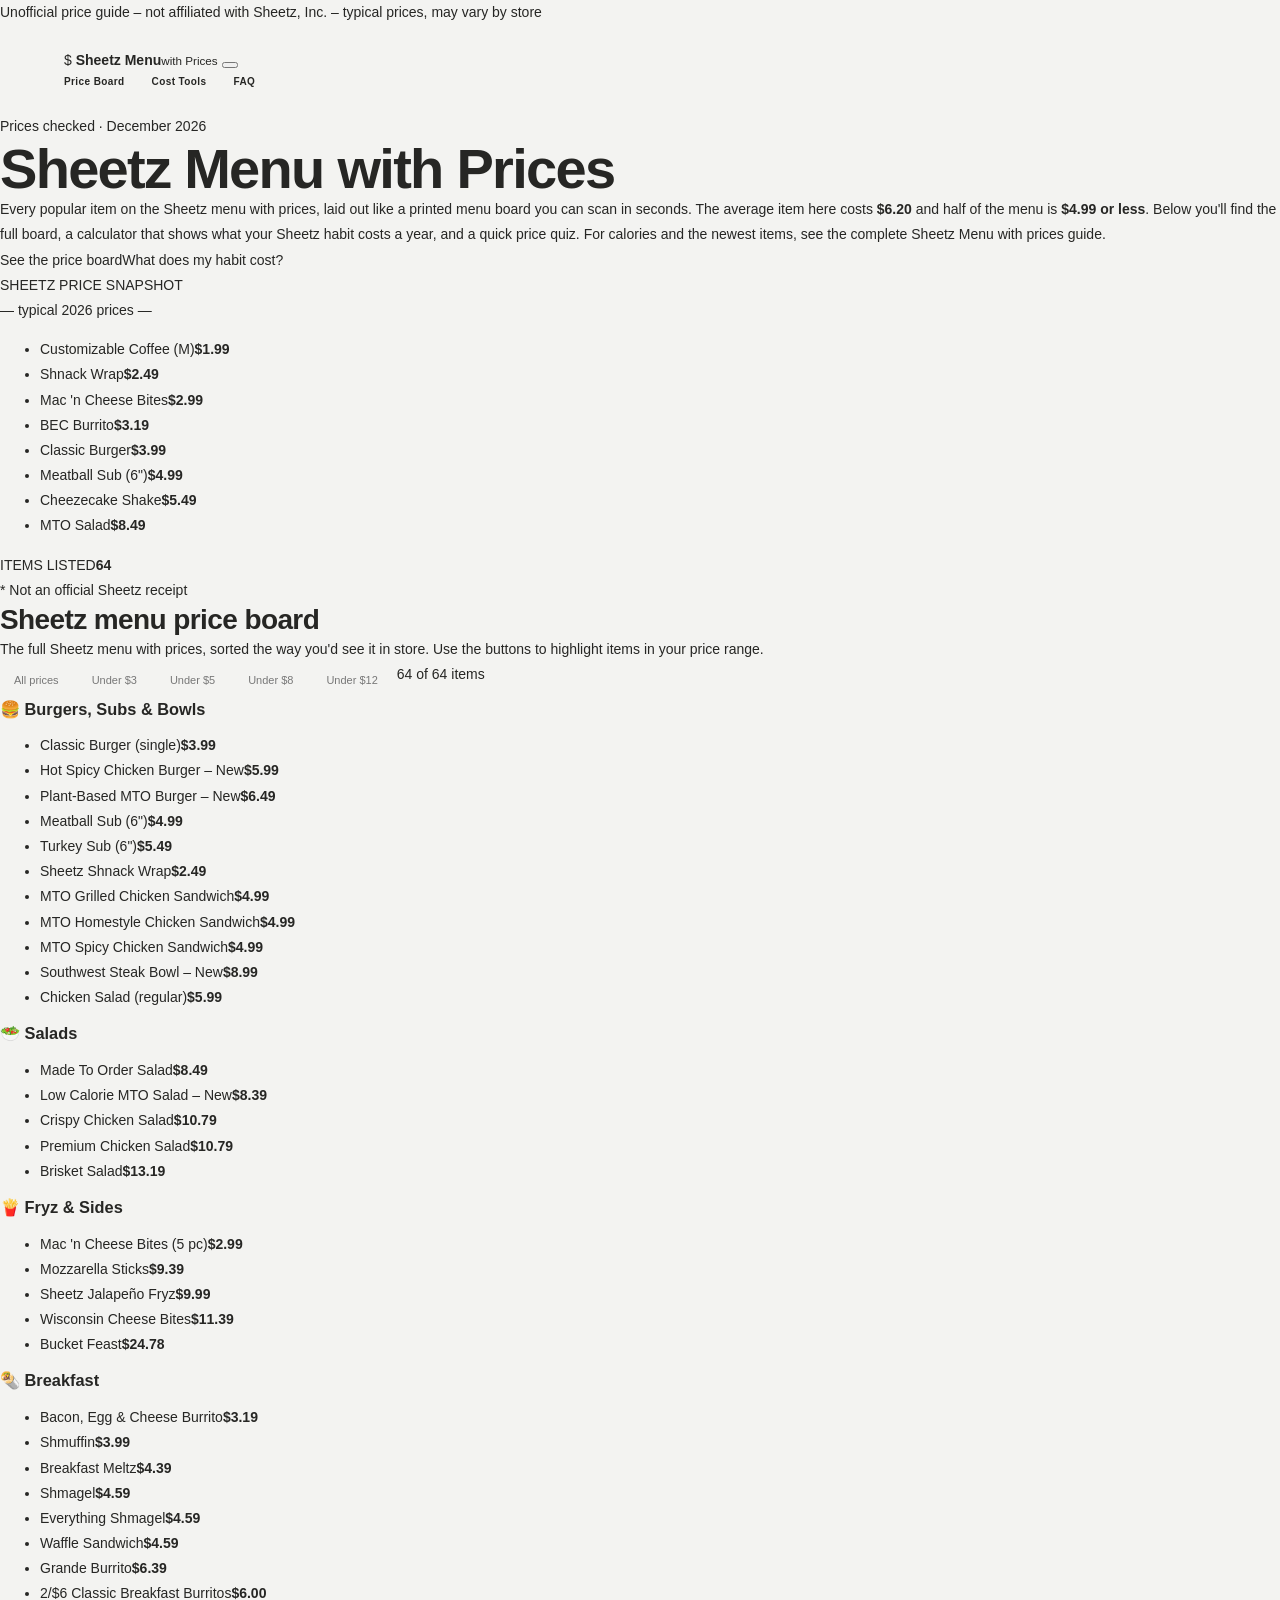
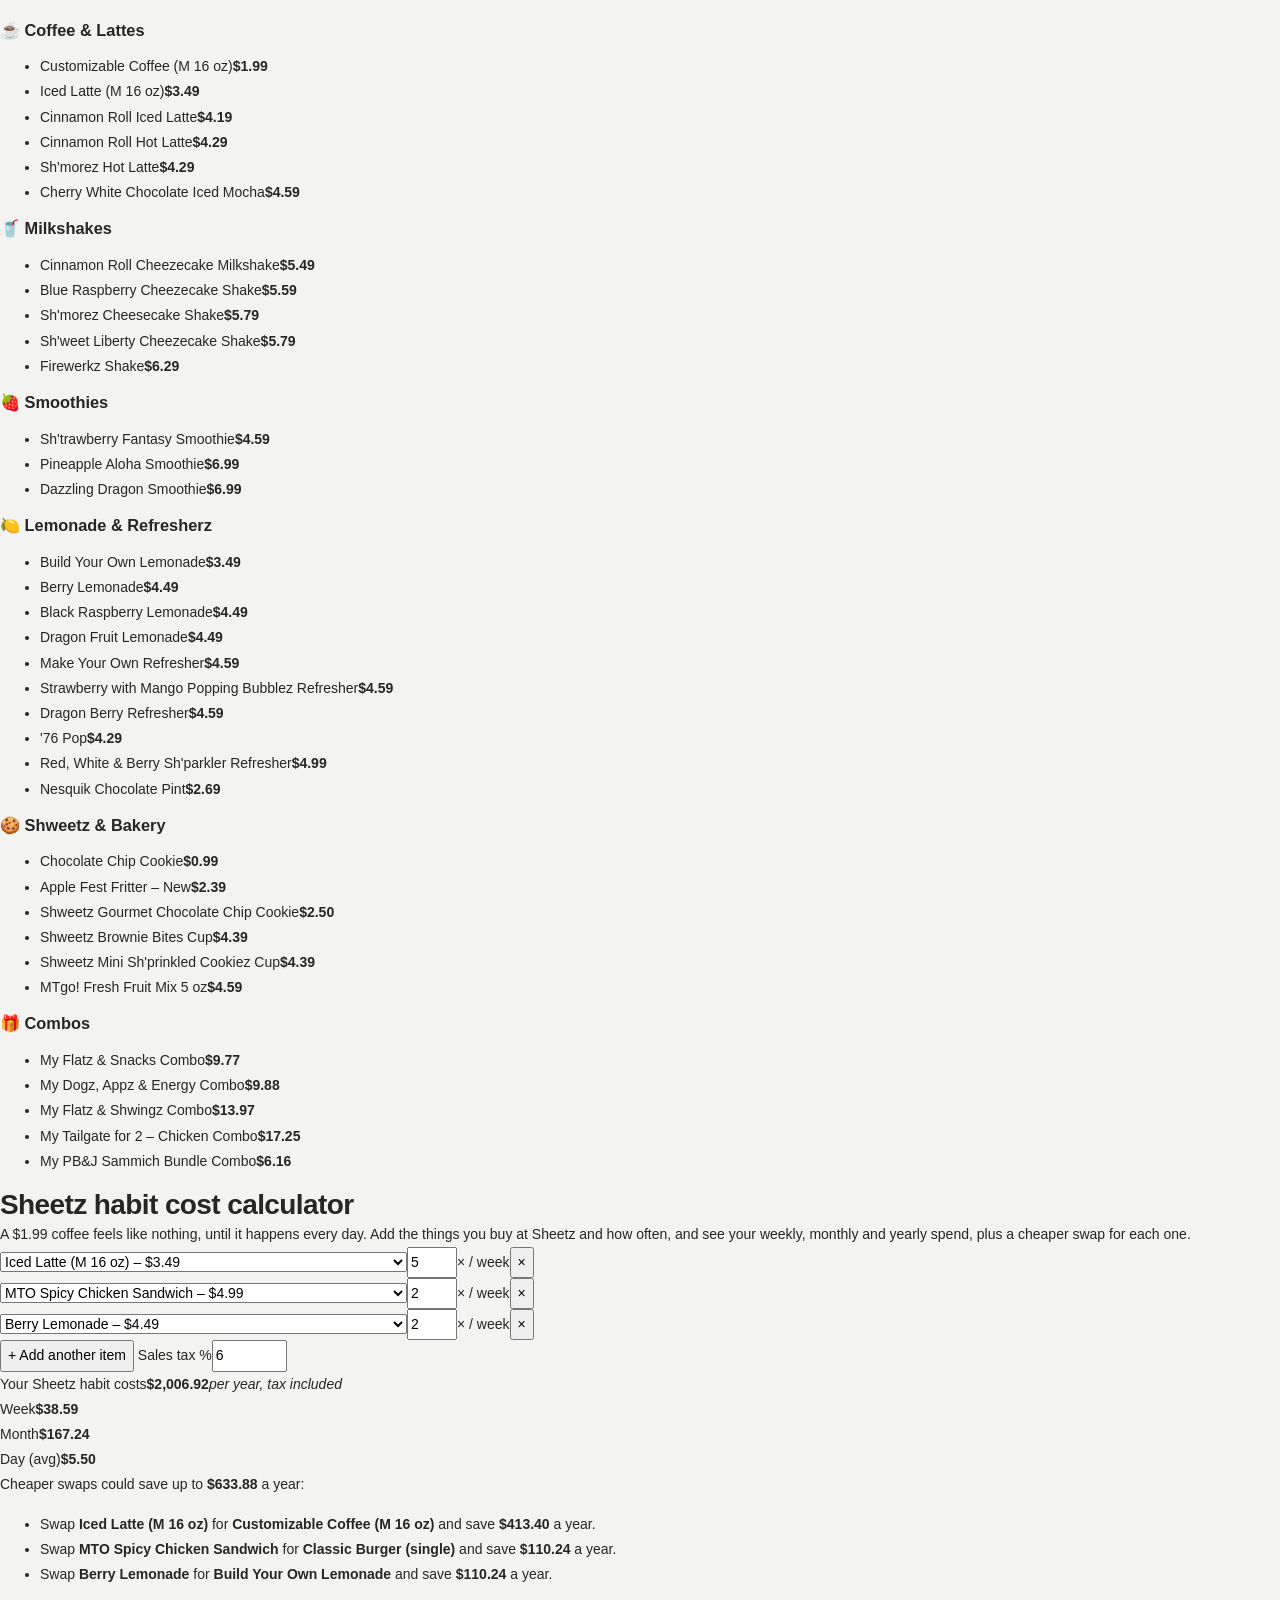
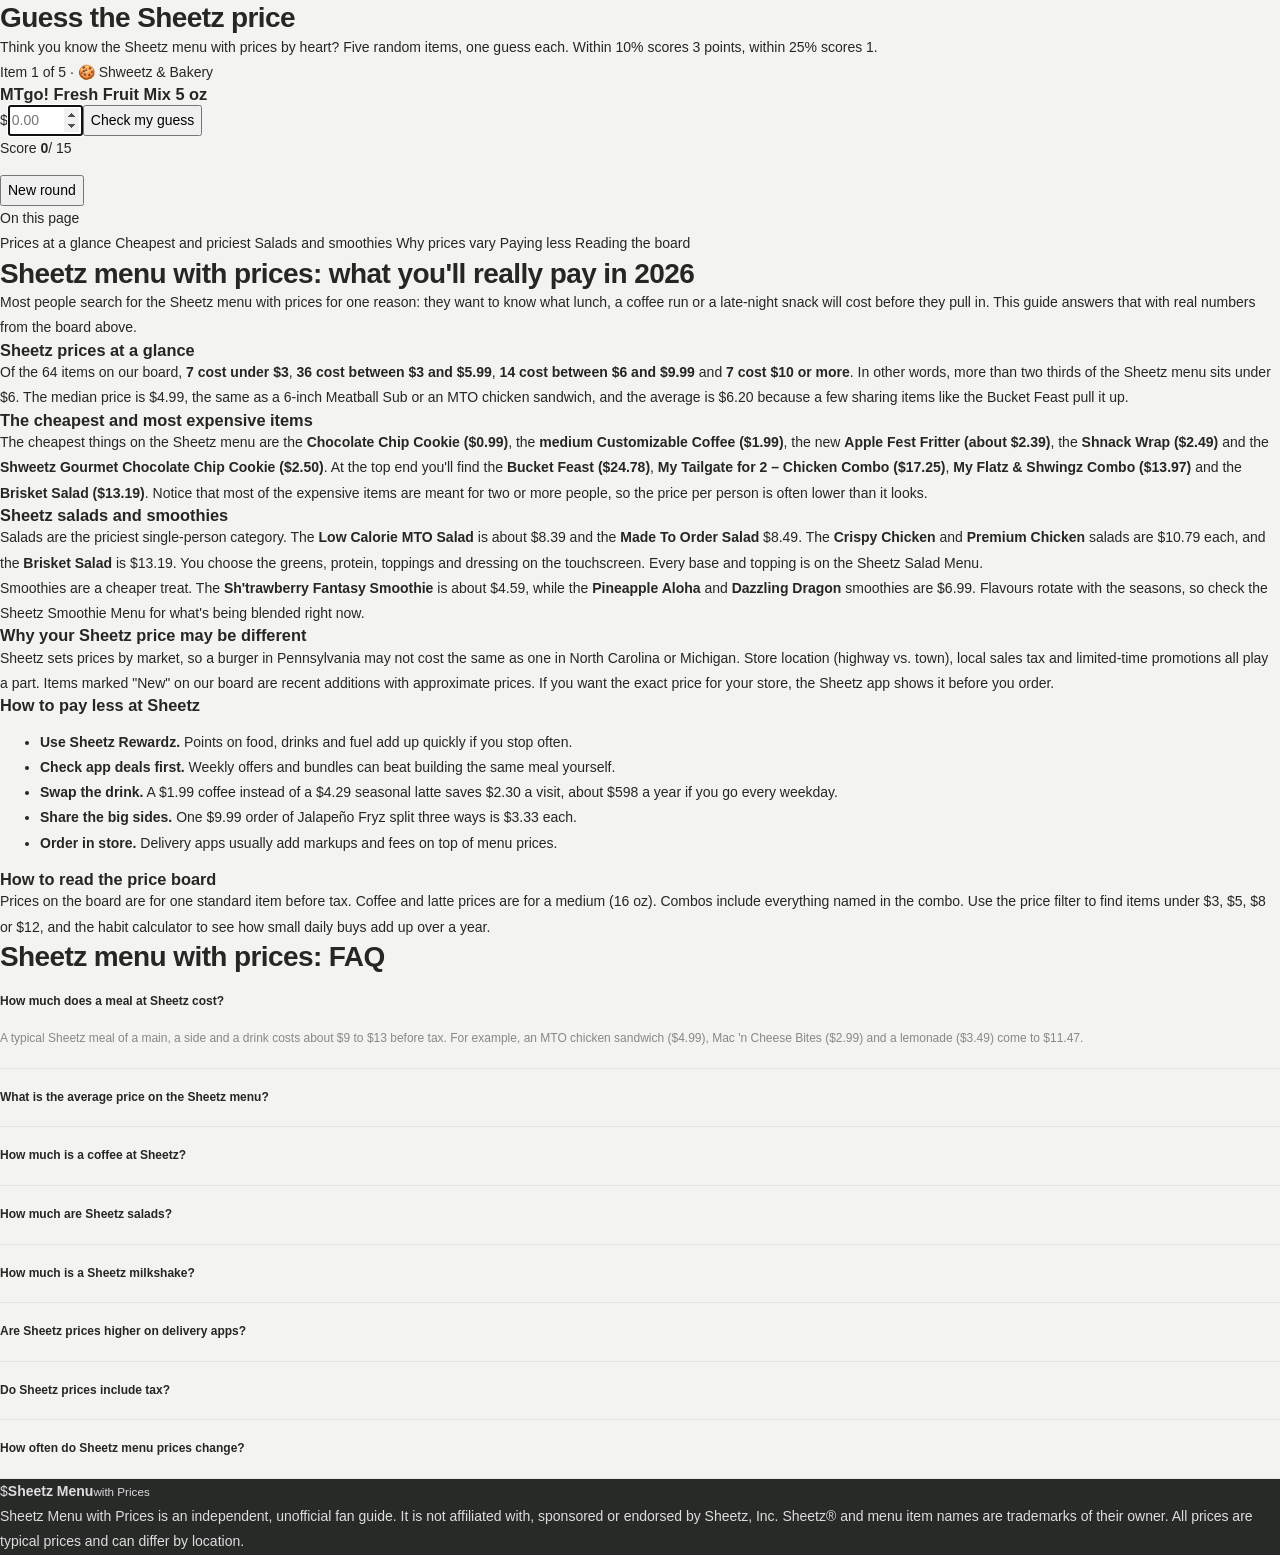
==== commit f9fe54c3: "index.html" ====
--- a/index.html
+++ b/index.html
@@ -1,16 +1,452 @@
-<!doctype html><html lang="en"><head><meta charset="utf-8"><meta name="viewport" content="width=device-width,initial-scale=1"><title>Sheetz Menu with Prices | Your Food &amp; Drink Guide</title><meta name="description" content="Browse the Sheetz Menu with Prices, product pictures and category filters. Compare breakfast, MTO meals, sides and drinks before your next visit."><link rel="stylesheet" href="style.css"></head><body><div class="site" id="top">
-<div class="topbar"><span>FOOD, DRINKS &amp; A CLEARER PRICE PICTURE</span><div><a href="#about">About this guide</a><span>|</span><a href="#faq">FAQs</a></div></div>
-<header><a class="brand" href="#top" aria-label="Sheetz Menu with Prices home"><img src="[data-uri]" alt="Sheetz Menu logo" width="165" height="58"></a><nav aria-label="Main navigation"><a href="#top">HOME</a><a href="#about">THE GUIDE</a><a href="#categories">CATEGORIES</a><a href="#prices">MENU &amp; PRICES</a><a href="#plan">ORDER TIPS</a></nav><a class="button header-cta" href="#prices">VIEW MENU ↗</a></header>
-<meta name="google-site-verification" content="BGihddbeakCMAsKy6C3tCruTFwr7YaYsTfQDdoYU074" />
-<main><section class="banner" aria-label="Featured menu categories"><div class="slide active" data-slide="0"><div class="banner-text"><span class="eyebrow">FIND A NEW REASON TO STOP</span><h1>Sheetz Menu<br>with Prices</h1><p>Good food. Clear choices.<br>A little less guesswork.</p><a class="button white" href="#prices">EXPLORE THE PRICE LIST ↗</a></div><div class="banner-food"><img src="[data-uri]" alt="My Made To Order Spicy Chicken" class="hero-food" fetchpriority="high" width="400" height="340"><span class="food-caption">CHOOSE YOUR<br><b>NEXT BITE.</b></span></div></div>
-<div class="slide breakfast-slide" data-slide="1" hidden><div class="banner-text"><span class="eyebrow">MAKE THE FIRST BITE COUNT</span><h2>A brighter<br>breakfast choice.</h2><p>Find your format.<br>Then make it your morning.</p><a class="button white" href="#prices" data-pick="breakfast">SEE BREAKFAST PICKS ↗</a></div><div class="banner-food"><img src="[data-uri]" alt="Everything Shmagel" class="hero-food" loading="lazy" width="400" height="340"><span class="food-caption">A WARM START.<br><b>YOUR WAY.</b></span></div></div>
-<div class="slide drinks-slide" data-slide="2" hidden><div class="banner-text"><span class="eyebrow">ROOM FOR ONE MORE THING?</span><h2>Take a sip.<br>Take your time.</h2><p>A sweet finish or a fruity break.<br>Which sounds right today?</p><a class="button white" href="#prices" data-pick="drinks">DISCOVER THE DRINKS ↗</a></div><div class="banner-food"><img src="[data-uri]" alt="Pineapple Aloha" class="hero-drink" loading="lazy" width="400" height="340"><span class="food-caption">SOMETHING COLD.<br><b>SOMETHING GOOD.</b></span></div></div>
-<button class="slider-arrow previous" aria-label="Previous featured category">‹</button><button class="slider-arrow next" aria-label="Next featured category">›</button><div class="slider-dots" role="group" aria-label="Choose featured category"><button class="active" data-index="0" aria-label="Show menu feature" aria-pressed="true"></button><button data-index="1" aria-label="Show breakfast feature" aria-pressed="false"></button><button data-index="2" aria-label="Show drinks feature" aria-pressed="false"></button></div></section>
-<section class="intro section" id="about"><div><h2>What’s on <span>your menu?</span></h2><div class="heading-rule"></div><p>Finding a meal should start with what you enjoy. This <a href="https://sheetzmenuusa.com/">Sheetz Menu with Prices</a> guide puts breakfast, chicken selections, snacks and drinks within easy reach, so you can look around before making up your mind.</p><p>Compare the format first, then the portion and price. A sandwich, a customized salad and a milkshake each fill a different place in an order. Use the product photos to recognize your options and the reference figures to begin your comparison.</p><p>When you are ready to buy, confirm the exact selection with your restaurant. Read the updated amount after choosing sizes, toppings and other additions.</p></div><aside class="price-check"><span>YOUR QUICK CHECK</span><h3>A price is only<br>part of the picture.</h3><ul><li>Know the portion.</li><li>Check the extras.</li><li>Review the total.</li></ul><a href="#plan">PLAN YOUR ORDER →</a></aside></section>
-<section class="categories section" id="categories"><a class="category-card" href="#prices" data-pick="breakfast"><div class="category-photo"><img src="[data-uri]" alt="Breakfast Meltz" class="" loading="lazy" width="400" height="340"></div><h3>BREAKFAST</h3><span>Start with a morning favorite <b>→</b></span></a><a class="category-card" href="#prices" data-pick="mto"><div class="category-photo"><img src="[data-uri]" alt="My Made to Order Grilled Chicken" class="" loading="lazy" width="400" height="340"></div><h3>MADE-TO-ORDER</h3><span>Find a meal to make your own <b>→</b></span></a><a class="category-card" href="#prices" data-pick="drinks"><div class="category-photo"><img src="[data-uri]" alt="Cinnamon Roll Cheezecake Milkshake" class="" loading="lazy" width="400" height="340"></div><h3>DRINKS &amp; TREATS</h3><span>Give your break a sweet side <b>→</b></span></a></section>
-<section class="price-section section" id="prices"><div class="section-heading"><div><span class="eyebrow red">BROWSE AT YOUR OWN PACE</span><h2>Find the food. <span>See the price.</span></h2></div><p>Reference examples in U.S. dollars.<br>Confirm your local total before paying.</p></div><div class="menu-tools"><div class="filters" role="group" aria-label="Filter food categories"><button class="active" data-filter="all" aria-pressed="true">All items</button><button data-filter="breakfast" aria-pressed="false">Breakfast</button><button data-filter="mto" aria-pressed="false">MTO</button><button data-filter="sides" aria-pressed="false">Sides</button><button data-filter="drinks" aria-pressed="false">Drinks</button></div><label class="search"><span>⌕</span><input type="search" id="search" placeholder="Search a menu item" aria-label="Search menu items"></label></div><div class="results-row"><span id="results" aria-live="polite">8 menu items</span><label>Sort by <select id="sort" aria-label="Sort menu items"><option value="default">Menu order</option><option value="low">Price: low to high</option><option value="high">Price: high to low</option></select></label></div><div class="menu-grid" id="menu-grid"><article class="menu-item" data-category="breakfast" data-name="breakfast meltz" data-price="4.39"><img src="[data-uri]" alt="Breakfast Meltz" class="" loading="lazy" width="400" height="340"><div class="item-content"><span class="item-category">BREAKFAST</span><h3>Breakfast Meltz</h3><p>A sandwich option for your morning meal.</p><span class="calories">220 CAL · LISTED REFERENCE</span></div><b class="price">$4.39</b></article><article class="menu-item" data-category="breakfast" data-name="everything shmagel" data-price="4.59"><img src="[data-uri]" alt="Everything Shmagel" class="" loading="lazy" width="400" height="340"><div class="item-content"><span class="item-category">BREAKFAST</span><h3>Everything Shmagel</h3><p>Start with the bagel and review the filling.</p><span class="calories">300 CAL · LISTED REFERENCE</span></div><b class="price">$4.59</b></article><article class="menu-item" data-category="mto" data-name="my made to order spicy chicken" data-price="4.99"><img src="[data-uri]" alt="My Made To Order Spicy Chicken" class="" loading="lazy" width="400" height="340"><div class="item-content"><span class="item-category">MTO</span><h3>My Made To Order Spicy Chicken</h3><p>Compare the spicy version with other chicken choices.</p><span class="calories">247 CAL · LISTED REFERENCE</span></div><b class="price">$4.99</b></article><article class="menu-item" data-category="mto" data-name="my made to order grilled chicken" data-price="4.99"><img src="[data-uri]" alt="My Made to Order Grilled Chicken" class="" loading="lazy" width="400" height="340"><div class="item-content"><span class="item-category">MTO</span><h3>My Made to Order Grilled Chicken</h3><p>A grilled starting point for a customized selection.</p><span class="calories">120 CAL · LISTED REFERENCE</span></div><b class="price">$4.99</b></article><article class="menu-item" data-category="mto" data-name="made to order salad" data-price="8.49"><img src="[data-uri]" alt="Made To Order Salad" class="" loading="lazy" width="400" height="340"><div class="item-content"><span class="item-category">MTO</span><h3>Made To Order Salad</h3><p>Review the base listing before choosing additions.</p><span class="calories">22 CAL · LISTED REFERENCE</span></div><b class="price">$8.49</b></article><article class="menu-item" data-category="sides" data-name="mozzarella sticks" data-price="9.39"><img src="[data-uri]" alt="Mozzarella Sticks" class="" loading="lazy" width="400" height="340"><div class="item-content"><span class="item-category">SIDES</span><h3>Mozzarella Sticks</h3><p>Check the portion when planning a side to share.</p><span class="calories">1152 CAL · LISTED REFERENCE</span></div><b class="price">$9.39</b></article><article class="menu-item" data-category="drinks" data-name="cinnamon roll cheezecake milkshake" data-price="5.49"><img src="[data-uri]" alt="Cinnamon Roll Cheezecake Milkshake" class="" loading="lazy" width="400" height="340"><div class="item-content"><span class="item-category">DRINKS</span><h3>Cinnamon Roll Cheezecake Milkshake</h3><p>A dessert-style drink to include in your total.</p><span class="calories">969 CAL · LISTED REFERENCE</span></div><b class="price">$5.49</b></article><article class="menu-item" data-category="drinks" data-name="pineapple aloha" data-price="6.99"><img src="[data-uri]" alt="Pineapple Aloha" class="" loading="lazy" width="400" height="340"><div class="item-content"><span class="item-category">DRINKS</span><h3>Pineapple Aloha</h3><p>A fruity option for a cold drink break.</p><span class="calories">498 CAL · LISTED REFERENCE</span></div><b class="price">$6.99</b></article></div><div id="empty" hidden><h3>No matching items</h3><p>Try another search or choose a different category.</p><button class="button" id="reset">Reset menu</button></div><p class="price-note">Reference figures checked on sheetzmenuusa.com on October 31, 2026. Prices, calorie totals and available selections can vary by location, portion and customization. These examples are not a live restaurant quote.</p></section>
-<section class="plan-section section" id="plan"><div class="plan-heading"><span class="eyebrow red">A LITTLE PREPARATION GOES A LONG WAY</span><h2>Build an order <span>that makes sense.</span></h2><p>Think about the meal you want before filling the basket. Then check the small details that can change the final amount.</p></div><div class="plan-grid"><article><b>01</b><h3>Set your starting point.</h3><p>Choose your main item before comparing extras. Decide whether you want a sandwich, breakfast or a snack, and whether you plan to eat alone or share.</p><p>This gives you a useful baseline. You can see what the rest of the order adds instead of losing track as you browse.</p></article><article><b>02</b><h3>Compare like with like.</h3><p>Read the portion beside each option. A meal combination and a single item include different things, even when the main food looks similar.</p><p>For drinks, use the same size in your comparison. Check flavor choices and additions after choosing the cup you actually want.</p></article><article><b>03</b><h3>Finish with a full review.</h3><p>Confirm your selected restaurant and collection method. Check quantities, requested changes and the amount shown at the end of checkout.</p><p>For a shared purchase, keep individual requests together. A short list of names and selections can help prevent missing sides or duplicate drinks.</p></article></div></section>
-<section class="meal-note section"><div><img src="[data-uri]" alt="Mozzarella Sticks" class="" loading="lazy" width="400" height="340"></div><article><span class="eyebrow red">MAINS, SIDES &amp; LITTLE EXTRAS</span><h2>Leave room for<br><span>what you really want.</span></h2><p>You can keep an order simple or make a meal of it. Look at each extra as a choice rather than an automatic addition. A side to share might suit your plans better than separate sides for everyone.</p><p>Use the final basket to decide. Include every selected item, check any service charges and compare the complete total with your budget.</p><a class="button" href="#prices" data-pick="sides">TAKE A LOOK AT SIDES →</a></article></section>
-<section class="plan-section section extra-guide" id="more-menu-tips"><div class="plan-heading"><span class="eyebrow red">MORE WAYS TO READ THE MENU</span><h2>Make each choice <span>work for you.</span></h2><p>A useful comparison considers what you want to eat, how much you need and what the complete order costs.</p></div><div class="plan-grid"><article><b>BREAKFAST &amp; COFFEE</b><h3>Give your morning a budget.</h3><p>Decide whether breakfast means one sandwich or a larger order. Begin with the main item, then consider a drink or side.</p><p>When comparing options, keep the same drink size in each basket. Check any selected flavors or additions before deciding which breakfast fits your budget.</p><p>If you only want a quick bite, compare individual items first. A larger combination is useful when you actually want everything it includes.</p></article><article><b>MTO &amp; CUSTOMIZATION</b><h3>Follow the total as you build.</h3><p>Choose a base you enjoy before adding ingredients. This makes it easier to see which extras improve the meal you had in mind.</p><p>Review the price after making changes. Do not assume that every topping, substitution or portion adjustment follows the same pricing rule.</p><p>Read the finished item description before checkout. Confirm both additions and removals so the order reflects your choices.</p></article><article><b>SHARING &amp; GROUP ORDERS</b><h3>Count people before portions.</h3><p>Ask everyone for their main item and drink preference first. Then decide which sides, if any, make sense to share.</p><p>Check the listed quantity rather than estimating from the product photo. Keep each person’s changes beside their selection when reviewing the basket.</p><p>Before paying, count the mains, sides and drinks separately. This simple check helps you catch a missing item or an accidental duplicate.</p></article></div></section><section class="faq section" id="faq"><div class="section-heading"><div><span class="eyebrow red">HELP WITH YOUR MENU COMPARISON</span><h2>A few things <span>to know.</span></h2></div></div><div class="faq-grid"><details><summary>Are these prices available at every store?<span>+</span></summary><p>These are reference examples. Use the selected restaurant’s ordering screen to confirm the price for your item and portion.</p></details><details><summary>What does MTO stand for?<span>+</span></summary><p>MTO means Made-To-Order. Review the choices offered for your exact item before selecting ingredients and additions.</p></details><details><summary>Does the price include a complete meal?<span>+</span></summary><p>Do not assume a single item includes a side and drink. Read the complete selection to see what is included.</p></details><details><summary>Can I order food from this page?<span>+</span></summary><p>This is an independent menu guide. It does not accept payment, send orders or reserve restaurant products.</p></details><details><summary>Why can the final amount change?<span>+</span></summary><p>Portion choices, additions, taxes and any applicable service fees can affect the final checkout amount.</p></details><details><summary>How should I use the calorie figures?<span>+</span></summary><p>Treat them as references for the listed items. Ingredient and portion changes can alter the figure for your own selection.</p></details></div></section></main>
-<footer><div class="footer-main"><div class="footer-brand"><img src="[data-uri]" alt="Sheetz Menu logo" width="150" height="53"><p>A clearer look at food,<br>drinks and your next order.</p></div><div><h3>MENU CATEGORIES</h3><a href="#prices" data-pick="breakfast">Breakfast</a><a href="#prices" data-pick="mto">Made-to-order</a><a href="#prices" data-pick="sides">Sides &amp; snacks</a><a href="#prices" data-pick="drinks">Drinks &amp; treats</a></div><div><h3>USEFUL INFORMATION</h3><a href="#about">About the guide</a><a href="#plan">Planning your order</a><a href="#faq">Menu questions</a><a href="#top">Back to top ↑</a></div><div><h3>YOUR MENU RESOURCE</h3><a href="https://sheetzmenuusa.com/">Sheetz Menu with Prices</a><p>Independent menu information.<br>Not affiliated with Sheetz, Inc.</p></div></div><div class="copyright"><span>© 2026 Sheetz Menu with Prices</span><p>Product names and images belong to their respective owners.</p></div></footer></div>
-<script>const slides=[...document.querySelectorAll('[data-slide]')],dots=[...document.querySelectorAll('[data-index]')];let current=0;function showSlide(n){current=(n+slides.length)%slides.length;slides.forEach((s,i)=>{s.hidden=i!==current;s.classList.toggle('active',i===current);});dots.forEach((d,i)=>{d.classList.toggle('active',i===current);d.setAttribute('aria-pressed',String(i===current));});}document.querySelector('.previous').addEventListener('click',()=>showSlide(current-1));document.querySelector('.next').addEventListener('click',()=>showSlide(current+1));dots.forEach(d=>d.addEventListener('click',()=>showSlide(Number(d.dataset.index))));const menu=[...document.querySelectorAll('[data-category]')],filters=[...document.querySelectorAll('[data-filter]')],search=document.getElementById('search'),sort=document.getElementById('sort');let category='all';function update(){let query=search.value.trim().toLowerCase(),count=0;menu.forEach(m=>{m.hidden=!(category==='all'||m.dataset.category===category)||!m.dataset.name.includes(query);if(!m.hidden)count++;});let ordered=[...menu];if(sort.value!=='default')ordered.sort((a,b)=>(Number(a.dataset.price)-Number(b.dataset.price))*(sort.value==='low'?1:-1));ordered.forEach(m=>document.getElementById('menu-grid').append(m));filters.forEach(b=>{let on=b.dataset.filter===category;b.classList.toggle('active',on);b.setAttribute('aria-pressed',String(on));});document.getElementById('results').textContent=count+' menu '+(count===1?'item':'items');document.getElementById('empty').hidden=count!==0;}filters.forEach(b=>b.addEventListener('click',()=>{category=b.dataset.filter;update();}));document.querySelectorAll('[data-pick]').forEach(a=>a.addEventListener('click',()=>{category=a.dataset.pick;search.value='';update();}));search.addEventListener('input',update);sort.addEventListener('change',update);document.getElementById('reset').addEventListener('click',()=>{category='all';search.value='';sort.value='default';update();});</script></body></html>
+<!DOCTYPE html>
+<html lang="en">
+<head>
+<meta charset="UTF-8">
+<meta name="viewport" content="width=device-width, initial-scale=1">
+<title>Sheetz Menu with Prices (November 2026) – Price Board, Habit Calculator &amp; Price Quiz</title>
+<meta name="description" content="Sheetz menu with prices for 2026 on one printable price board: burgers, subs, salads, Fryz, breakfast, coffee, shakes, smoothies, lemonades and combos. See what your Sheetz habit costs a year and test yourself with the price quiz.">
+<meta name="robots" content="index, follow">
+<meta property="og:title" content="Sheetz Menu with Prices 2026 – Full Price Board">
+<meta property="og:description" content="All 64 popular Sheetz menu items with typical prices, a yearly habit cost calculator and a guess-the-price quiz.">
+<meta property="og:type" content="website">
+<link rel="preconnect" href="https://fonts.googleapis.com">
+<link rel="preconnect" href="https://fonts.gstatic.com" crossorigin>
+<link href="https://fonts.googleapis.com/css2?family=Bebas+Neue&family=IBM+Plex+Sans:wght@400;500;600;700&family=IBM+Plex+Mono:wght@500;700&display=swap" rel="stylesheet">
+<link rel="stylesheet" href="style.css">
+<script type="application/ld+json">
+{
+ "@context": "https://schema.org",
+ "@type": "FAQPage",
+ "mainEntity": [
+  {
+   "@type": "Question",
+   "name": "How much does a meal at Sheetz cost?",
+   "acceptedAnswer": {
+    "@type": "Answer",
+    "text": "A typical Sheetz meal of a main, a side and a drink costs about $9 to $13 before tax. For example, an MTO chicken sandwich ($4.99), Mac 'n Cheese Bites ($2.99) and a lemonade ($3.49) come to $11.47."
+   }
+  },
+  {
+   "@type": "Question",
+   "name": "What is the average price on the Sheetz menu?",
+   "acceptedAnswer": {
+    "@type": "Answer",
+    "text": "Across the 64 popular items on this page, the average price is about $6.20 and the median is $4.99. More than two thirds of the menu costs under $6."
+   }
+  },
+  {
+   "@type": "Question",
+   "name": "How much is a coffee at Sheetz?",
+   "acceptedAnswer": {
+    "@type": "Answer",
+    "text": "A medium (16 oz) customizable coffee at Sheetz is about $1.99. An Iced Latte is about $3.49, and seasonal lattes cost around $4.19 to $4.29."
+   }
+  },
+  {
+   "@type": "Question",
+   "name": "How much are Sheetz salads?",
+   "acceptedAnswer": {
+    "@type": "Answer",
+    "text": "Sheetz salads cost about $8.39 for the Low Calorie MTO Salad, $8.49 for the Made To Order Salad, $10.79 for the Crispy or Premium Chicken Salad and $13.19 for the Brisket Salad."
+   }
+  },
+  {
+   "@type": "Question",
+   "name": "How much is a Sheetz milkshake?",
+   "acceptedAnswer": {
+    "@type": "Answer",
+    "text": "Sheetz cheezecake milkshakes cost about $5.49 to $5.79, and the Firewerkz Shake is about $6.29 at typical prices."
+   }
+  },
+  {
+   "@type": "Question",
+   "name": "Are Sheetz prices higher on delivery apps?",
+   "acceptedAnswer": {
+    "@type": "Answer",
+    "text": "Usually, yes. Delivery apps often add a markup plus service and delivery fees, so ordering in store or in the Sheetz app for pickup is normally cheaper."
+   }
+  },
+  {
+   "@type": "Question",
+   "name": "Do Sheetz prices include tax?",
+   "acceptedAnswer": {
+    "@type": "Answer",
+    "text": "No. Menu prices are shown before sales tax. The tax rate depends on your state and local area, which is why the calculators on this page let you set your own rate."
+   }
+  },
+  {
+   "@type": "Question",
+   "name": "How often do Sheetz menu prices change?",
+   "acceptedAnswer": {
+    "@type": "Answer",
+    "text": "Sheetz can change prices at any time, and limited-time items come and go with the seasons. This page lists typical prices last checked in November 2026; the Sheetz app shows the current price at your store."
+   }
+  }
+ ]
+}
+</script>
+</head>
+<body>
+
+<div class="notice">Unofficial price guide – not affiliated with Sheetz, Inc. – typical prices, may vary by store</div>
+
+<header class="top">
+  <div class="wrap top-in">
+    <a href="#" class="brand">
+      <span class="b-mark" aria-hidden="true">$</span>
+      <span class="b-txt"><b>Sheetz Menu</b><small>with Prices</small></span>
+    </a>
+    <button class="hamb" aria-label="Open menu" aria-expanded="false"><span></span><span></span><span></span></button>
+    <nav class="nav" aria-label="Main">
+      <a href="#board">Price Board</a>
+      <a href="#habit">Cost Tools</a>
+      <a href="#faq">FAQ</a>
+    </nav>
+  </div>
+</header>
+
+<main>
+<section class="hero">
+  <div class="wrap hero-in">
+    <div class="h-copy">
+      <p class="h-date">Prices checked · <span class="cm">November 2026</span></p>
+      <h1>Sheetz Menu <span>with Prices</span></h1>
+      <p class="lead">Every popular item on the Sheetz menu with prices, laid out like a printed menu board you can scan in seconds. The average item here costs <b>$6.20</b> and half of the menu is <b>$4.99 or less</b>. Below you'll find the full board, a calculator that shows what your Sheetz habit costs a year, and a quick price quiz. For calories and the newest items, see the complete <a href="https://sheetzmenuusa.com/">Sheetz Menu with prices</a> guide.</p>
+      <div class="h-btns"><a href="#board" class="btn">See the price board</a><a href="#habit" class="btn ghost">What does my habit cost?</a></div>
+    </div>
+    <div class="receipt" aria-label="Sheetz price snapshot">
+      <p class="rc-h">SHEETZ PRICE SNAPSHOT</p>
+      <p class="rc-s">— typical 2026 prices —</p>
+      <ul>
+        <li><span>Customizable Coffee (M)</span><b>$1.99</b></li>
+        <li><span>Shnack Wrap</span><b>$2.49</b></li>
+        <li><span>Mac 'n Cheese Bites</span><b>$2.99</b></li>
+        <li><span>BEC Burrito</span><b>$3.19</b></li>
+        <li><span>Classic Burger</span><b>$3.99</b></li>
+        <li><span>Meatball Sub (6")</span><b>$4.99</b></li>
+        <li><span>Cheezecake Shake</span><b>$5.49</b></li>
+        <li><span>MTO Salad</span><b>$8.49</b></li>
+      </ul>
+      <p class="rc-t"><span>ITEMS LISTED</span><b>64</b></p>
+      <p class="rc-f">* Not an official Sheetz receipt</p>
+    </div>
+  </div>
+</section>
+
+<section class="sec" id="board">
+  <div class="wrap">
+    <div class="sec-h">
+      <h2>Sheetz menu price board</h2>
+      <p>The full Sheetz menu with prices, sorted the way you'd see it in store. Use the buttons to highlight items in your price range.</p>
+    </div>
+    <div class="filters" role="group" aria-label="Filter by price">
+      <button type="button" class="on" data-max="999">All prices</button>
+      <button type="button" data-max="3">Under $3</button>
+      <button type="button" data-max="5">Under $5</button>
+      <button type="button" data-max="8">Under $8</button>
+      <button type="button" data-max="12">Under $12</button>
+      <span class="f-count" id="fCount"></span>
+    </div>
+    <div class="board">
+      <div class="bd">
+        <h3><span aria-hidden="true">🍔</span> Burgers, Subs &amp; Bowls</h3>
+        <ul>
+          <li data-p="3.99"><span>Classic Burger (single)</span><i></i><b>$3.99</b></li>
+          <li data-p="5.99"><span>Hot Spicy Chicken Burger – New</span><i></i><b>$5.99</b></li>
+          <li data-p="6.49"><span>Plant-Based MTO Burger – New</span><i></i><b>$6.49</b></li>
+          <li data-p="4.99"><span>Meatball Sub (6&quot;)</span><i></i><b>$4.99</b></li>
+          <li data-p="5.49"><span>Turkey Sub (6&quot;)</span><i></i><b>$5.49</b></li>
+          <li data-p="2.49"><span>Sheetz Shnack Wrap</span><i></i><b>$2.49</b></li>
+          <li data-p="4.99"><span>MTO Grilled Chicken Sandwich</span><i></i><b>$4.99</b></li>
+          <li data-p="4.99"><span>MTO Homestyle Chicken Sandwich</span><i></i><b>$4.99</b></li>
+          <li data-p="4.99"><span>MTO Spicy Chicken Sandwich</span><i></i><b>$4.99</b></li>
+          <li data-p="8.99"><span>Southwest Steak Bowl – New</span><i></i><b>$8.99</b></li>
+          <li data-p="5.99"><span>Chicken Salad (regular)</span><i></i><b>$5.99</b></li>
+        </ul>
+      </div>
+      <div class="bd">
+        <h3><span aria-hidden="true">🥗</span> Salads</h3>
+        <ul>
+          <li data-p="8.49"><span>Made To Order Salad</span><i></i><b>$8.49</b></li>
+          <li data-p="8.39"><span>Low Calorie MTO Salad – New</span><i></i><b>$8.39</b></li>
+          <li data-p="10.79"><span>Crispy Chicken Salad</span><i></i><b>$10.79</b></li>
+          <li data-p="10.79"><span>Premium Chicken Salad</span><i></i><b>$10.79</b></li>
+          <li data-p="13.19"><span>Brisket Salad</span><i></i><b>$13.19</b></li>
+        </ul>
+      </div>
+      <div class="bd">
+        <h3><span aria-hidden="true">🍟</span> Fryz &amp; Sides</h3>
+        <ul>
+          <li data-p="2.99"><span>Mac &#x27;n Cheese Bites (5 pc)</span><i></i><b>$2.99</b></li>
+          <li data-p="9.39"><span>Mozzarella Sticks</span><i></i><b>$9.39</b></li>
+          <li data-p="9.99"><span>Sheetz Jalapeño Fryz</span><i></i><b>$9.99</b></li>
+          <li data-p="11.39"><span>Wisconsin Cheese Bites</span><i></i><b>$11.39</b></li>
+          <li data-p="24.78"><span>Bucket Feast</span><i></i><b>$24.78</b></li>
+        </ul>
+      </div>
+      <div class="bd">
+        <h3><span aria-hidden="true">🌯</span> Breakfast</h3>
+        <ul>
+          <li data-p="3.19"><span>Bacon, Egg &amp; Cheese Burrito</span><i></i><b>$3.19</b></li>
+          <li data-p="3.99"><span>Shmuffin</span><i></i><b>$3.99</b></li>
+          <li data-p="4.39"><span>Breakfast Meltz</span><i></i><b>$4.39</b></li>
+          <li data-p="4.59"><span>Shmagel</span><i></i><b>$4.59</b></li>
+          <li data-p="4.59"><span>Everything Shmagel</span><i></i><b>$4.59</b></li>
+          <li data-p="4.59"><span>Waffle Sandwich</span><i></i><b>$4.59</b></li>
+          <li data-p="6.39"><span>Grande Burrito</span><i></i><b>$6.39</b></li>
+          <li data-p="6.00"><span>2/$6 Classic Breakfast Burritos</span><i></i><b>$6.00</b></li>
+        </ul>
+      </div>
+      <div class="bd">
+        <h3><span aria-hidden="true">☕</span> Coffee &amp; Lattes</h3>
+        <ul>
+          <li data-p="1.99"><span>Customizable Coffee (M 16 oz)</span><i></i><b>$1.99</b></li>
+          <li data-p="3.49"><span>Iced Latte (M 16 oz)</span><i></i><b>$3.49</b></li>
+          <li data-p="4.19"><span>Cinnamon Roll Iced Latte</span><i></i><b>$4.19</b></li>
+          <li data-p="4.29"><span>Cinnamon Roll Hot Latte</span><i></i><b>$4.29</b></li>
+          <li data-p="4.29"><span>Sh&#x27;morez Hot Latte</span><i></i><b>$4.29</b></li>
+          <li data-p="4.59"><span>Cherry White Chocolate Iced Mocha</span><i></i><b>$4.59</b></li>
+        </ul>
+      </div>
+      <div class="bd">
+        <h3><span aria-hidden="true">🥤</span> Milkshakes</h3>
+        <ul>
+          <li data-p="5.49"><span>Cinnamon Roll Cheezecake Milkshake</span><i></i><b>$5.49</b></li>
+          <li data-p="5.59"><span>Blue Raspberry Cheezecake Shake</span><i></i><b>$5.59</b></li>
+          <li data-p="5.79"><span>Sh&#x27;morez Cheesecake Shake</span><i></i><b>$5.79</b></li>
+          <li data-p="5.79"><span>Sh&#x27;weet Liberty Cheezecake Shake</span><i></i><b>$5.79</b></li>
+          <li data-p="6.29"><span>Firewerkz Shake</span><i></i><b>$6.29</b></li>
+        </ul>
+      </div>
+      <div class="bd">
+        <h3><span aria-hidden="true">🍓</span> Smoothies</h3>
+        <ul>
+          <li data-p="4.59"><span>Sh&#x27;trawberry Fantasy Smoothie</span><i></i><b>$4.59</b></li>
+          <li data-p="6.99"><span>Pineapple Aloha Smoothie</span><i></i><b>$6.99</b></li>
+          <li data-p="6.99"><span>Dazzling Dragon Smoothie</span><i></i><b>$6.99</b></li>
+        </ul>
+      </div>
+      <div class="bd">
+        <h3><span aria-hidden="true">🍋</span> Lemonade &amp; Refresherz</h3>
+        <ul>
+          <li data-p="3.49"><span>Build Your Own Lemonade</span><i></i><b>$3.49</b></li>
+          <li data-p="4.49"><span>Berry Lemonade</span><i></i><b>$4.49</b></li>
+          <li data-p="4.49"><span>Black Raspberry Lemonade</span><i></i><b>$4.49</b></li>
+          <li data-p="4.49"><span>Dragon Fruit Lemonade</span><i></i><b>$4.49</b></li>
+          <li data-p="4.59"><span>Make Your Own Refresher</span><i></i><b>$4.59</b></li>
+          <li data-p="4.59"><span>Strawberry with Mango Popping Bubblez Refresher</span><i></i><b>$4.59</b></li>
+          <li data-p="4.59"><span>Dragon Berry Refresher</span><i></i><b>$4.59</b></li>
+          <li data-p="4.29"><span>&#x27;76 Pop</span><i></i><b>$4.29</b></li>
+          <li data-p="4.99"><span>Red, White &amp; Berry Sh&#x27;parkler Refresher</span><i></i><b>$4.99</b></li>
+          <li data-p="2.69"><span>Nesquik Chocolate Pint</span><i></i><b>$2.69</b></li>
+        </ul>
+      </div>
+      <div class="bd">
+        <h3><span aria-hidden="true">🍪</span> Shweetz &amp; Bakery</h3>
+        <ul>
+          <li data-p="0.99"><span>Chocolate Chip Cookie</span><i></i><b>$0.99</b></li>
+          <li data-p="2.39"><span>Apple Fest Fritter – New</span><i></i><b>$2.39</b></li>
+          <li data-p="2.50"><span>Shweetz Gourmet Chocolate Chip Cookie</span><i></i><b>$2.50</b></li>
+          <li data-p="4.39"><span>Shweetz Brownie Bites Cup</span><i></i><b>$4.39</b></li>
+          <li data-p="4.39"><span>Shweetz Mini Sh&#x27;prinkled Cookiez Cup</span><i></i><b>$4.39</b></li>
+          <li data-p="4.59"><span>MTgo! Fresh Fruit Mix 5 oz</span><i></i><b>$4.59</b></li>
+        </ul>
+      </div>
+      <div class="bd">
+        <h3><span aria-hidden="true">🎁</span> Combos</h3>
+        <ul>
+          <li data-p="9.77"><span>My Flatz &amp; Snacks Combo</span><i></i><b>$9.77</b></li>
+          <li data-p="9.88"><span>My Dogz, Appz &amp; Energy Combo</span><i></i><b>$9.88</b></li>
+          <li data-p="13.97"><span>My Flatz &amp; Shwingz Combo</span><i></i><b>$13.97</b></li>
+          <li data-p="17.25"><span>My Tailgate for 2 – Chicken Combo</span><i></i><b>$17.25</b></li>
+          <li data-p="6.16"><span>My PB&amp;J Sammich Bundle Combo</span><i></i><b>$6.16</b></li>
+        </ul>
+      </div>
+    </div>
+  </div>
+</section>
+
+<section class="sec dark" id="habit">
+  <div class="wrap">
+    <div class="sec-h light">
+      <h2>Sheetz habit cost calculator</h2>
+      <p>A $1.99 coffee feels like nothing, until it happens every day. Add the things you buy at Sheetz and how often, and see your weekly, monthly and yearly spend, plus a cheaper swap for each one.</p>
+    </div>
+    <div class="habit">
+      <div class="h-rows">
+        <div id="hRows"></div>
+        <button type="button" class="add" id="hAdd">+ Add another item</button>
+        <label class="h-tax">Sales tax %<input type="number" id="hTax" value="6" min="0" max="15" step="0.25"></label>
+      </div>
+      <div class="h-out" id="hOut"></div>
+    </div>
+  </div>
+</section>
+
+<section class="sec" id="quiz">
+  <div class="wrap">
+    <div class="sec-h">
+      <h2>Guess the Sheetz price</h2>
+      <p>Think you know the Sheetz menu with prices by heart? Five random items, one guess each. Within 10% scores 3 points, within 25% scores 1.</p>
+    </div>
+    <div class="quiz">
+      <div class="q-card" id="qCard"></div>
+      <div class="q-side">
+        <p class="q-score">Score <b id="qScore">0</b><span>/ 15</span></p>
+        <ol class="q-log" id="qLog"></ol>
+        <button type="button" class="btn small" id="qNew">New round</button>
+      </div>
+    </div>
+  </div>
+</section>
+
+<section class="article">
+  <div class="wrap a-in">
+    <aside class="toc" aria-label="On this page">
+      <p>On this page</p>
+      <a href="#a1">Prices at a glance</a>
+      <a href="#a2">Cheapest and priciest</a>
+      <a href="#a3">Salads and smoothies</a>
+      <a href="#a4">Why prices vary</a>
+      <a href="#a5">Paying less</a>
+      <a href="#a6">Reading the board</a>
+    </aside>
+    <div class="prose">
+      <h2>Sheetz menu with prices: what you'll really pay in 2026</h2>
+      <p>Most people search for the Sheetz menu with prices for one reason: they want to know what lunch, a coffee run or a late-night snack will cost before they pull in. This guide answers that with real numbers from the board above.</p>
+
+      <h3 id="a1">Sheetz prices at a glance</h3>
+      <p>Of the 64 items on our board, <b>7 cost under $3</b>, <b>36 cost between $3 and $5.99</b>, <b>14 cost between $6 and $9.99</b> and <b>7 cost $10 or more</b>. In other words, more than two thirds of the Sheetz menu sits under $6. The median price is $4.99, the same as a 6-inch Meatball Sub or an MTO chicken sandwich, and the average is $6.20 because a few sharing items like the Bucket Feast pull it up.</p>
+
+      <h3 id="a2">The cheapest and most expensive items</h3>
+      <p>The cheapest things on the Sheetz menu are the <b>Chocolate Chip Cookie ($0.99)</b>, the <b>medium Customizable Coffee ($1.99)</b>, the new <b>Apple Fest Fritter (about $2.39)</b>, the <b>Shnack Wrap ($2.49)</b> and the <b>Shweetz Gourmet Chocolate Chip Cookie ($2.50)</b>. At the top end you'll find the <b>Bucket Feast ($24.78)</b>, <b>My Tailgate for 2 – Chicken Combo ($17.25)</b>, <b>My Flatz &amp; Shwingz Combo ($13.97)</b> and the <b>Brisket Salad ($13.19)</b>. Notice that most of the expensive items are meant for two or more people, so the price per person is often lower than it looks.</p>
+
+      <h3 id="a3">Sheetz salads and smoothies</h3>
+      <p>Salads are the priciest single-person category. The <b>Low Calorie MTO Salad</b> is about $8.39 and the <b>Made To Order Salad</b> $8.49. The <b>Crispy Chicken</b> and <b>Premium Chicken</b> salads are $10.79 each, and the <b>Brisket Salad</b> is $13.19. You choose the greens, protein, toppings and dressing on the touchscreen. Every base and topping is on the <a href="https://sheetzmenuusa.com/sheetz-salad-menu/">Sheetz Salad Menu</a>.</p>
+      <p>Smoothies are a cheaper treat. The <b>Sh'trawberry Fantasy Smoothie</b> is about $4.59, while the <b>Pineapple Aloha</b> and <b>Dazzling Dragon</b> smoothies are $6.99. Flavours rotate with the seasons, so check the <a href="https://sheetzmenuusa.com/sheetz-smoothie-menu/">Sheetz Smoothie Menu</a> for what's being blended right now.</p>
+
+      <h3 id="a4">Why your Sheetz price may be different</h3>
+      <p>Sheetz sets prices by market, so a burger in Pennsylvania may not cost the same as one in North Carolina or Michigan. Store location (highway vs. town), local sales tax and limited-time promotions all play a part. Items marked "New" on our board are recent additions with approximate prices. If you want the exact price for your store, the Sheetz app shows it before you order.</p>
+
+      <h3 id="a5">How to pay less at Sheetz</h3>
+      <ul>
+        <li><b>Use Sheetz Rewardz.</b> Points on food, drinks and fuel add up quickly if you stop often.</li>
+        <li><b>Check app deals first.</b> Weekly offers and bundles can beat building the same meal yourself.</li>
+        <li><b>Swap the drink.</b> A $1.99 coffee instead of a $4.29 seasonal latte saves $2.30 a visit, about $598 a year if you go every weekday.</li>
+        <li><b>Share the big sides.</b> One $9.99 order of Jalapeño Fryz split three ways is $3.33 each.</li>
+        <li><b>Order in store.</b> Delivery apps usually add markups and fees on top of menu prices.</li>
+      </ul>
+
+      <h3 id="a6">How to read the price board</h3>
+      <p>Prices on the board are for one standard item before tax. Coffee and latte prices are for a medium (16 oz). Combos include everything named in the combo. Use the price filter to find items under $3, $5, $8 or $12, and the habit calculator to see how small daily buys add up over a year.</p>
+    </div>
+  </div>
+</section>
+
+<section class="faq" id="faq">
+  <div class="wrap faq-in">
+    <h2>Sheetz menu with prices: FAQ</h2>
+    <details open><summary>How much does a meal at Sheetz cost?</summary><p>A typical Sheetz meal of a main, a side and a drink costs about $9 to $13 before tax. For example, an MTO chicken sandwich ($4.99), Mac &#x27;n Cheese Bites ($2.99) and a lemonade ($3.49) come to $11.47.</p></details>
+    <details><summary>What is the average price on the Sheetz menu?</summary><p>Across the 64 popular items on this page, the average price is about $6.20 and the median is $4.99. More than two thirds of the menu costs under $6.</p></details>
+    <details><summary>How much is a coffee at Sheetz?</summary><p>A medium (16 oz) customizable coffee at Sheetz is about $1.99. An Iced Latte is about $3.49, and seasonal lattes cost around $4.19 to $4.29.</p></details>
+    <details><summary>How much are Sheetz salads?</summary><p>Sheetz salads cost about $8.39 for the Low Calorie MTO Salad, $8.49 for the Made To Order Salad, $10.79 for the Crispy or Premium Chicken Salad and $13.19 for the Brisket Salad.</p></details>
+    <details><summary>How much is a Sheetz milkshake?</summary><p>Sheetz cheezecake milkshakes cost about $5.49 to $5.79, and the Firewerkz Shake is about $6.29 at typical prices.</p></details>
+    <details><summary>Are Sheetz prices higher on delivery apps?</summary><p>Usually, yes. Delivery apps often add a markup plus service and delivery fees, so ordering in store or in the Sheetz app for pickup is normally cheaper.</p></details>
+    <details><summary>Do Sheetz prices include tax?</summary><p>No. Menu prices are shown before sales tax. The tax rate depends on your state and local area, which is why the calculators on this page let you set your own rate.</p></details>
+    <details><summary>How often do Sheetz menu prices change?</summary><p>Sheetz can change prices at any time, and limited-time items come and go with the seasons. This page lists typical prices last checked in November 2026; the Sheetz app shows the current price at your store.</p></details>
+  </div>
+</section>
+</main>
+
+<footer class="foot">
+  <div class="wrap">
+    <a href="#" class="brand"><span class="b-mark" aria-hidden="true">$</span><span class="b-txt"><b>Sheetz Menu</b><small>with Prices</small></span></a>
+    <p>Sheetz Menu with Prices is an independent, unofficial fan guide. It is not affiliated with, sponsored or endorsed by Sheetz, Inc. Sheetz® and menu item names are trademarks of their owner. All prices are typical prices and can differ by location.</p>
+  </div>
+</footer>
+
+<div class="toast" id="toast" role="status" hidden></div>
+
+<script>
+(function(){
+  var MENU=[{"i": 0, "c": "food", "n": "Classic Burger (single)", "p": 3.99}, {"i": 1, "c": "food", "n": "Hot Spicy Chicken Burger – New", "p": 5.99}, {"i": 2, "c": "food", "n": "Plant-Based MTO Burger – New", "p": 6.49}, {"i": 3, "c": "food", "n": "Meatball Sub (6\")", "p": 4.99}, {"i": 4, "c": "food", "n": "Turkey Sub (6\")", "p": 5.49}, {"i": 5, "c": "food", "n": "Sheetz Shnack Wrap", "p": 2.49}, {"i": 6, "c": "food", "n": "MTO Grilled Chicken Sandwich", "p": 4.99}, {"i": 7, "c": "food", "n": "MTO Homestyle Chicken Sandwich", "p": 4.99}, {"i": 8, "c": "food", "n": "MTO Spicy Chicken Sandwich", "p": 4.99}, {"i": 9, "c": "food", "n": "Southwest Steak Bowl – New", "p": 8.99}, {"i": 10, "c": "food", "n": "Chicken Salad (regular)", "p": 5.99}, {"i": 11, "c": "salads", "n": "Made To Order Salad", "p": 8.49}, {"i": 12, "c": "salads", "n": "Low Calorie MTO Salad – New", "p": 8.39}, {"i": 13, "c": "salads", "n": "Crispy Chicken Salad", "p": 10.79}, {"i": 14, "c": "salads", "n": "Premium Chicken Salad", "p": 10.79}, {"i": 15, "c": "salads", "n": "Brisket Salad", "p": 13.19}, {"i": 16, "c": "sides", "n": "Mac 'n Cheese Bites (5 pc)", "p": 2.99}, {"i": 17, "c": "sides", "n": "Mozzarella Sticks", "p": 9.39}, {"i": 18, "c": "sides", "n": "Sheetz Jalapeño Fryz", "p": 9.99}, {"i": 19, "c": "sides", "n": "Wisconsin Cheese Bites", "p": 11.39}, {"i": 20, "c": "sides", "n": "Bucket Feast", "p": 24.78}, {"i": 21, "c": "breakfast", "n": "Bacon, Egg & Cheese Burrito", "p": 3.19}, {"i": 22, "c": "breakfast", "n": "Shmuffin", "p": 3.99}, {"i": 23, "c": "breakfast", "n": "Breakfast Meltz", "p": 4.39}, {"i": 24, "c": "breakfast", "n": "Shmagel", "p": 4.59}, {"i": 25, "c": "breakfast", "n": "Everything Shmagel", "p": 4.59}, {"i": 26, "c": "breakfast", "n": "Waffle Sandwich", "p": 4.59}, {"i": 27, "c": "breakfast", "n": "Grande Burrito", "p": 6.39}, {"i": 28, "c": "breakfast", "n": "2/$6 Classic Breakfast Burritos", "p": 6.0}, {"i": 29, "c": "coffee", "n": "Customizable Coffee (M 16 oz)", "p": 1.99}, {"i": 30, "c": "coffee", "n": "Iced Latte (M 16 oz)", "p": 3.49}, {"i": 31, "c": "coffee", "n": "Cinnamon Roll Iced Latte", "p": 4.19}, {"i": 32, "c": "coffee", "n": "Cinnamon Roll Hot Latte", "p": 4.29}, {"i": 33, "c": "coffee", "n": "Sh'morez Hot Latte", "p": 4.29}, {"i": 34, "c": "coffee", "n": "Cherry White Chocolate Iced Mocha", "p": 4.59}, {"i": 35, "c": "shakes", "n": "Cinnamon Roll Cheezecake Milkshake", "p": 5.49}, {"i": 36, "c": "shakes", "n": "Blue Raspberry Cheezecake Shake", "p": 5.59}, {"i": 37, "c": "shakes", "n": "Sh'morez Cheesecake Shake", "p": 5.79}, {"i": 38, "c": "shakes", "n": "Sh'weet Liberty Cheezecake Shake", "p": 5.79}, {"i": 39, "c": "shakes", "n": "Firewerkz Shake", "p": 6.29}, {"i": 40, "c": "smoothies", "n": "Sh'trawberry Fantasy Smoothie", "p": 4.59}, {"i": 41, "c": "smoothies", "n": "Pineapple Aloha Smoothie", "p": 6.99}, {"i": 42, "c": "smoothies", "n": "Dazzling Dragon Smoothie", "p": 6.99}, {"i": 43, "c": "cold", "n": "Build Your Own Lemonade", "p": 3.49}, {"i": 44, "c": "cold", "n": "Berry Lemonade", "p": 4.49}, {"i": 45, "c": "cold", "n": "Black Raspberry Lemonade", "p": 4.49}, {"i": 46, "c": "cold", "n": "Dragon Fruit Lemonade", "p": 4.49}, {"i": 47, "c": "cold", "n": "Make Your Own Refresher", "p": 4.59}, {"i": 48, "c": "cold", "n": "Strawberry with Mango Popping Bubblez Refresher", "p": 4.59}, {"i": 49, "c": "cold", "n": "Dragon Berry Refresher", "p": 4.59}, {"i": 50, "c": "cold", "n": "'76 Pop", "p": 4.29}, {"i": 51, "c": "cold", "n": "Red, White & Berry Sh'parkler Refresher", "p": 4.99}, {"i": 52, "c": "cold", "n": "Nesquik Chocolate Pint", "p": 2.69}, {"i": 53, "c": "sweets", "n": "Chocolate Chip Cookie", "p": 0.99}, {"i": 54, "c": "sweets", "n": "Apple Fest Fritter – New", "p": 2.39}, {"i": 55, "c": "sweets", "n": "Shweetz Gourmet Chocolate Chip Cookie", "p": 2.5}, {"i": 56, "c": "sweets", "n": "Shweetz Brownie Bites Cup", "p": 4.39}, {"i": 57, "c": "sweets", "n": "Shweetz Mini Sh'prinkled Cookiez Cup", "p": 4.39}, {"i": 58, "c": "sweets", "n": "MTgo! Fresh Fruit Mix 5 oz", "p": 4.59}, {"i": 59, "c": "combos", "n": "My Flatz & Snacks Combo", "p": 9.77}, {"i": 60, "c": "combos", "n": "My Dogz, Appz & Energy Combo", "p": 9.88}, {"i": 61, "c": "combos", "n": "My Flatz & Shwingz Combo", "p": 13.97}, {"i": 62, "c": "combos", "n": "My Tailgate for 2 – Chicken Combo", "p": 17.25}, {"i": 63, "c": "combos", "n": "My PB&J Sammich Bundle Combo", "p": 6.16}], CATS=[["food", "Burgers, Subs & Bowls", "🍔"], ["salads", "Salads", "🥗"], ["sides", "Fryz & Sides", "🍟"], ["breakfast", "Breakfast", "🌯"], ["coffee", "Coffee & Lattes", "☕"], ["shakes", "Milkshakes", "🥤"], ["smoothies", "Smoothies", "🍓"], ["cold", "Lemonade & Refresherz", "🍋"], ["sweets", "Shweetz & Bakery", "🍪"], ["combos", "Combos", "🎁"]];
+  var $=function(id){return document.getElementById(id);};
+  function money(n){ return '$'+n.toLocaleString('en-US',{minimumFractionDigits:2,maximumFractionDigits:2}); }
+  function esc(s){ return String(s).replace(/[&<>"]/g,function(c){return {'&':'&amp;','<':'&lt;','>':'&gt;','"':'&quot;'}[c];}); }
+  function byI(i){ for(var k=0;k<MENU.length;k++) if(MENU[k].i===+i) return MENU[k]; }
+  var CN={}; CATS.forEach(function(c){ CN[c[0]]=c; });
+  try{ var lab=new Date().toLocaleDateString('en-US',{month:'long',year:'numeric'});
+    document.querySelectorAll('.cm').forEach(function(e){ e.textContent=lab; });
+    document.title=document.title.replace(/\([A-Za-z]+ \d{4}\)/,'('+lab+')'); }catch(e){}
+  var tt; function toast(m){ var e=$('toast'); e.textContent=m; e.hidden=false; clearTimeout(tt); tt=setTimeout(function(){e.hidden=true;},1800); }
+
+  /* ---------- price filter ---------- */
+  function filt(max){
+    var n=0;
+    document.querySelectorAll('.bd li').forEach(function(li){ var on=parseFloat(li.dataset.p)<max; li.classList.toggle('dim',!on); if(on) n++; });
+    $('fCount').textContent=n+' of '+MENU.length+' items';
+  }
+  document.querySelectorAll('.filters button').forEach(function(b){ b.addEventListener('click',function(){ document.querySelectorAll('.filters button').forEach(function(x){x.classList.toggle('on',x===b);}); filt(parseFloat(b.dataset.max)); }); });
+
+  /* ---------- habit calculator ---------- */
+  var HAB=MENU.filter(function(m){ return m.c!=='combos'; });
+  var rows=[];
+  function opts(sel){ return CATS.filter(function(c){return c[0]!=='combos';}).map(function(c){ return '<optgroup label="'+c[1]+'">'+HAB.filter(function(m){return m.c===c[0];}).map(function(m){ return '<option value="'+m.i+'"'+(m.i===sel?' selected':'')+'>'+esc(m.n)+' – '+money(m.p)+'</option>'; }).join('')+'</optgroup>'; }).join(''); }
+  function find(n){ for(var k=0;k<MENU.length;k++) if(MENU[k].n===n) return MENU[k]; }
+  function addRow(i,f){ rows.push({i:i,f:f}); draw(); }
+  function draw(){
+    $('hRows').innerHTML=rows.map(function(r,x){ return '<div class="hr"><select data-x="'+x+'" aria-label="Item">'+opts(r.i)+'</select><label class="fq"><input type="number" min="0" max="50" value="'+r.f+'" data-x="'+x+'" aria-label="Times per week"><span>× / week</span></label><button type="button" class="rm" data-x="'+x+'" aria-label="Remove item">×</button></div>'; }).join('')||'<p class="h-empty">Add an item to start.</p>';
+    $('hRows').querySelectorAll('select').forEach(function(s){ s.addEventListener('change',function(){ rows[+s.dataset.x].i=+s.value; calc(); }); });
+    $('hRows').querySelectorAll('input').forEach(function(s){ s.addEventListener('input',function(){ rows[+s.dataset.x].f=Math.max(0,parseFloat(s.value)||0); calc(); }); });
+    $('hRows').querySelectorAll('.rm').forEach(function(b){ b.addEventListener('click',function(){ rows.splice(+b.dataset.x,1); draw(); }); });
+    calc();
+  }
+  function calc(){
+    var tax=1+Math.max(0,parseFloat($('hTax').value)||0)/100, wk=0, save=0, tips=[];
+    rows.forEach(function(r){
+      var m=byI(r.i), w=m.p*r.f*tax; wk+=w;
+      var cheap=HAB.filter(function(x){return x.c===m.c&&x.p<m.p&&x.p>=m.p/2&&!/Nesquik|Bucket/.test(x.n);}).sort(function(a,b){return a.p-b.p;})[0];
+      if(cheap&&r.f>0){ var s=(m.p-cheap.p)*r.f*tax*52; save+=s; tips.push('<li>Swap <b>'+esc(m.n)+'</b> for <b>'+esc(cheap.n)+'</b> and save <b>'+money(s)+'</b> a year.</li>'); }
+    });
+    var mo=wk*52/12, yr=wk*52;
+    $('hOut').innerHTML='<div class="h-big"><span>Your Sheetz habit costs</span><b>'+money(yr)+'</b><em>per year, tax included</em></div><div class="h-trio"><p><span>Week</span><b>'+money(wk)+'</b></p><p><span>Month</span><b>'+money(mo)+'</b></p><p><span>Day (avg)</span><b>'+money(yr/365)+'</b></p></div>'+(tips.length?'<p class="h-sw">Cheaper swaps could save up to <b>'+money(save)+'</b> a year:</p><ul class="h-tips">'+tips.join('')+'</ul>':'<p class="h-sw">You are already on the cheapest option in each category. Nice.</p>');
+  }
+  $('hAdd').addEventListener('click',function(){ if(rows.length>=8){ toast('Up to 8 items'); return; } addRow(find("Mac 'n Cheese Bites (5 pc)").i,1); });
+  $('hTax').addEventListener('input',calc);
+  rows=[{i:find('Iced Latte (M 16 oz)').i,f:5},{i:find('MTO Spicy Chicken Sandwich').i,f:2},{i:find('Berry Lemonade').i,f:2}];
+
+  /* ---------- quiz ---------- */
+  var Q=[], qi=0, score=0;
+  function round(){
+    var pool=MENU.slice(); Q=[];
+    for(var k=0;k<5;k++){ var j=Math.floor(Math.random()*pool.length); Q.push(pool.splice(j,1)[0]); }
+    qi=0; score=0; $('qScore').textContent=0; $('qLog').innerHTML=''; ask();
+  }
+  function ask(){
+    if(qi>=Q.length){ var msg=score>=12?'Sheetz price pro! 🏆':score>=7?'Not bad, regular customer!':'Time for a Sheetz run to study up.'; $('qCard').innerHTML='<p class="q-n">Round complete</p><h3>'+score+' / 15 points</h3><p class="q-m">'+msg+'</p><button type="button" class="btn" id="qAgain">Play again</button>'; $('qAgain').addEventListener('click',round); return; }
+    var m=Q[qi];
+    $('qCard').innerHTML='<p class="q-n">Item '+(qi+1)+' of 5 · '+CN[m.c][2]+' '+CN[m.c][1]+'</p><h3>'+esc(m.n)+'</h3><label class="q-in"><span>$</span><input type="number" id="qG" min="0" max="50" step="0.01" placeholder="0.00" aria-label="Your price guess" inputmode="decimal"></label><button type="button" class="btn" id="qGo">Check my guess</button><p class="q-r" id="qR"></p>';
+    $('qG').focus({preventScroll:true});
+    $('qG').addEventListener('keydown',function(e){ if(e.key==='Enter'){ e.preventDefault(); check(); } });
+    $('qGo').addEventListener('click',check);
+  }
+  function check(){
+    var g=parseFloat($('qG').value); if(!(g>=0)){ toast('Enter a price first'); return; }
+    var m=Q[qi], off=Math.abs(g-m.p)/m.p, pts=off<=0.10?3:off<=0.25?1:0; score+=pts; $('qScore').textContent=score;
+    $('qR').innerHTML=(pts===3?'🎯 Spot on!':pts===1?'👍 Close!':'❌ Not quite.')+' It\'s about <b>'+money(m.p)+'</b>. You said '+money(g)+'. +'+pts;
+    $('qR').className='q-r p'+pts;
+    var li=document.createElement('li'); li.innerHTML='<span>'+esc(m.n)+'</span><b>+'+pts+'</b>'; $('qLog').appendChild(li);
+    $('qGo').textContent=qi<4?'Next item →':'See my score'; $('qG').disabled=true;
+    var b=$('qGo').cloneNode(true); $('qGo').replaceWith(b); b.addEventListener('click',function(){ qi++; ask(); });
+  }
+  $('qNew').addEventListener('click',round);
+
+  var hb=document.querySelector('.hamb'), nav=document.querySelector('.nav');
+  hb.addEventListener('click',function(){ var o=nav.classList.toggle('open'); hb.setAttribute('aria-expanded',o); });
+  nav.querySelectorAll('a').forEach(function(a){ a.addEventListener('click',function(){ nav.classList.remove('open'); hb.setAttribute('aria-expanded','false'); }); });
+
+  filt(999); draw(); round();
+})();
+</script>
+</body>
+</html>
